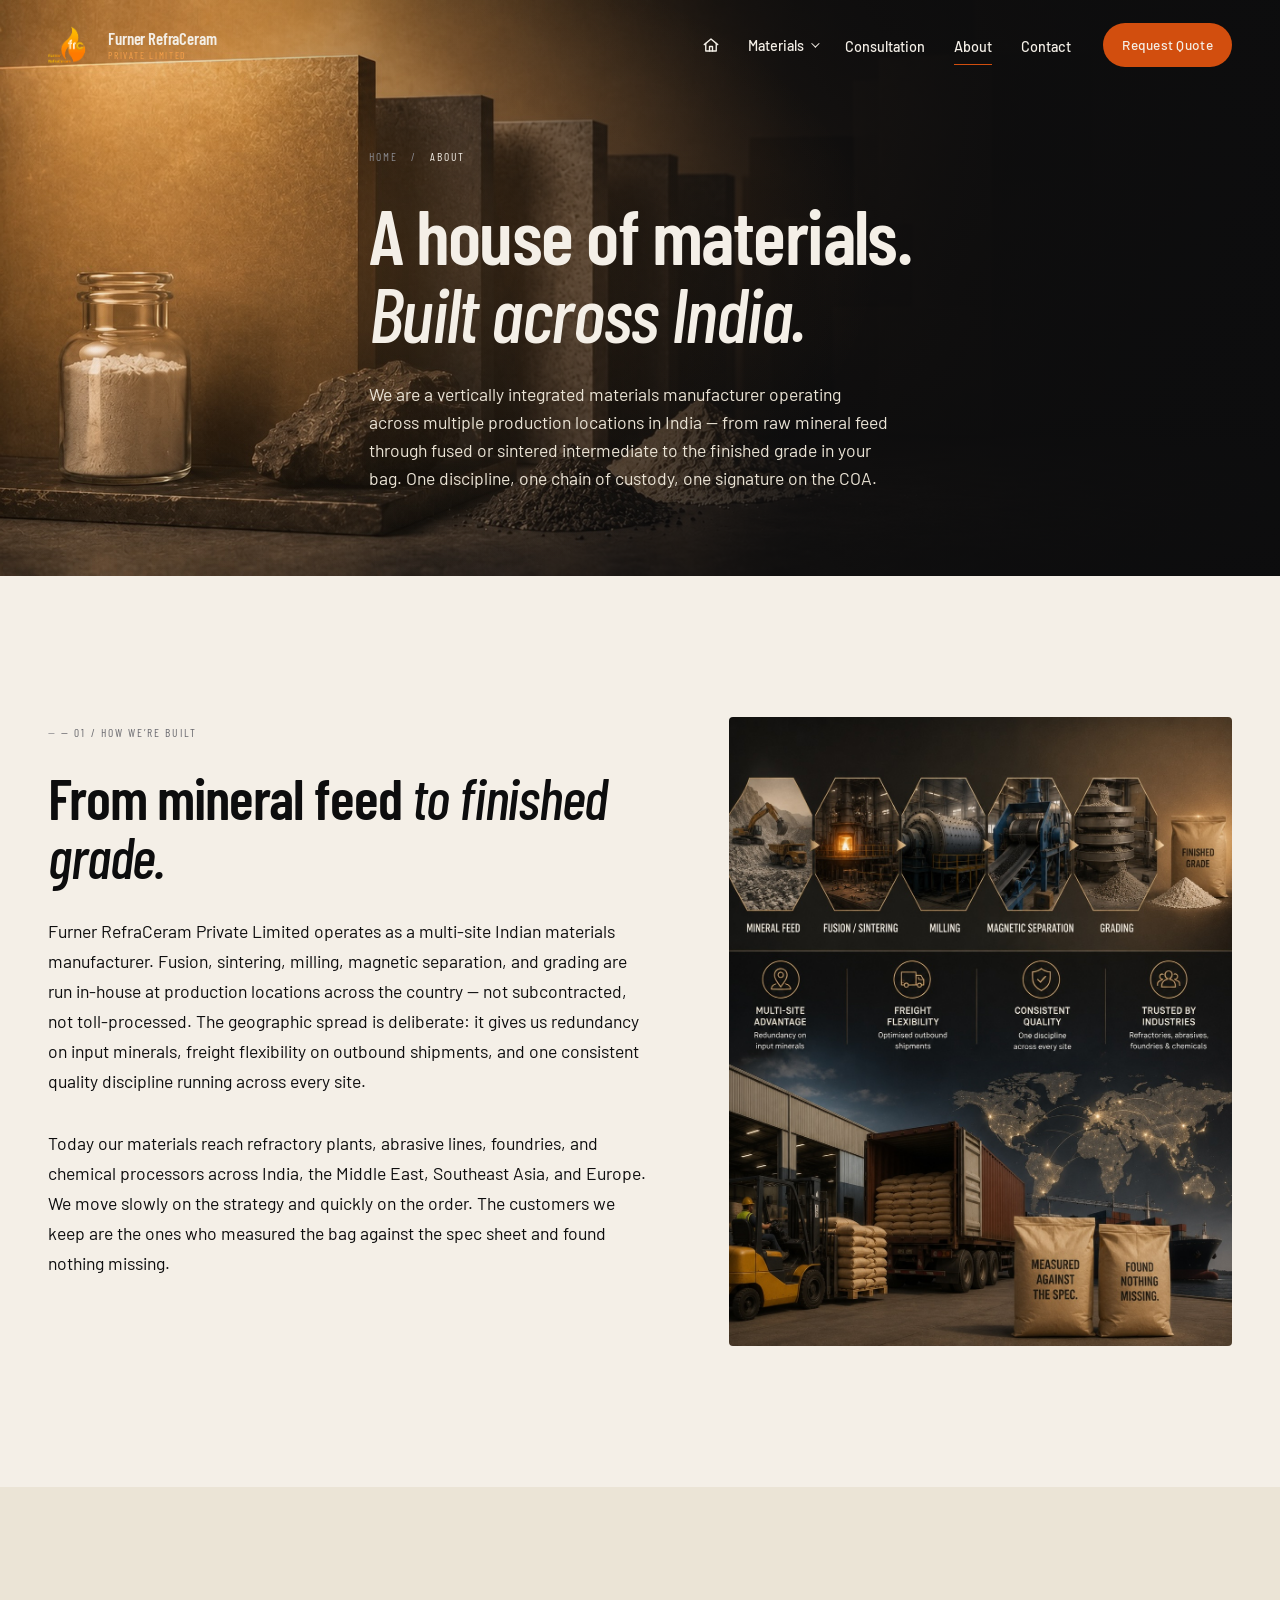
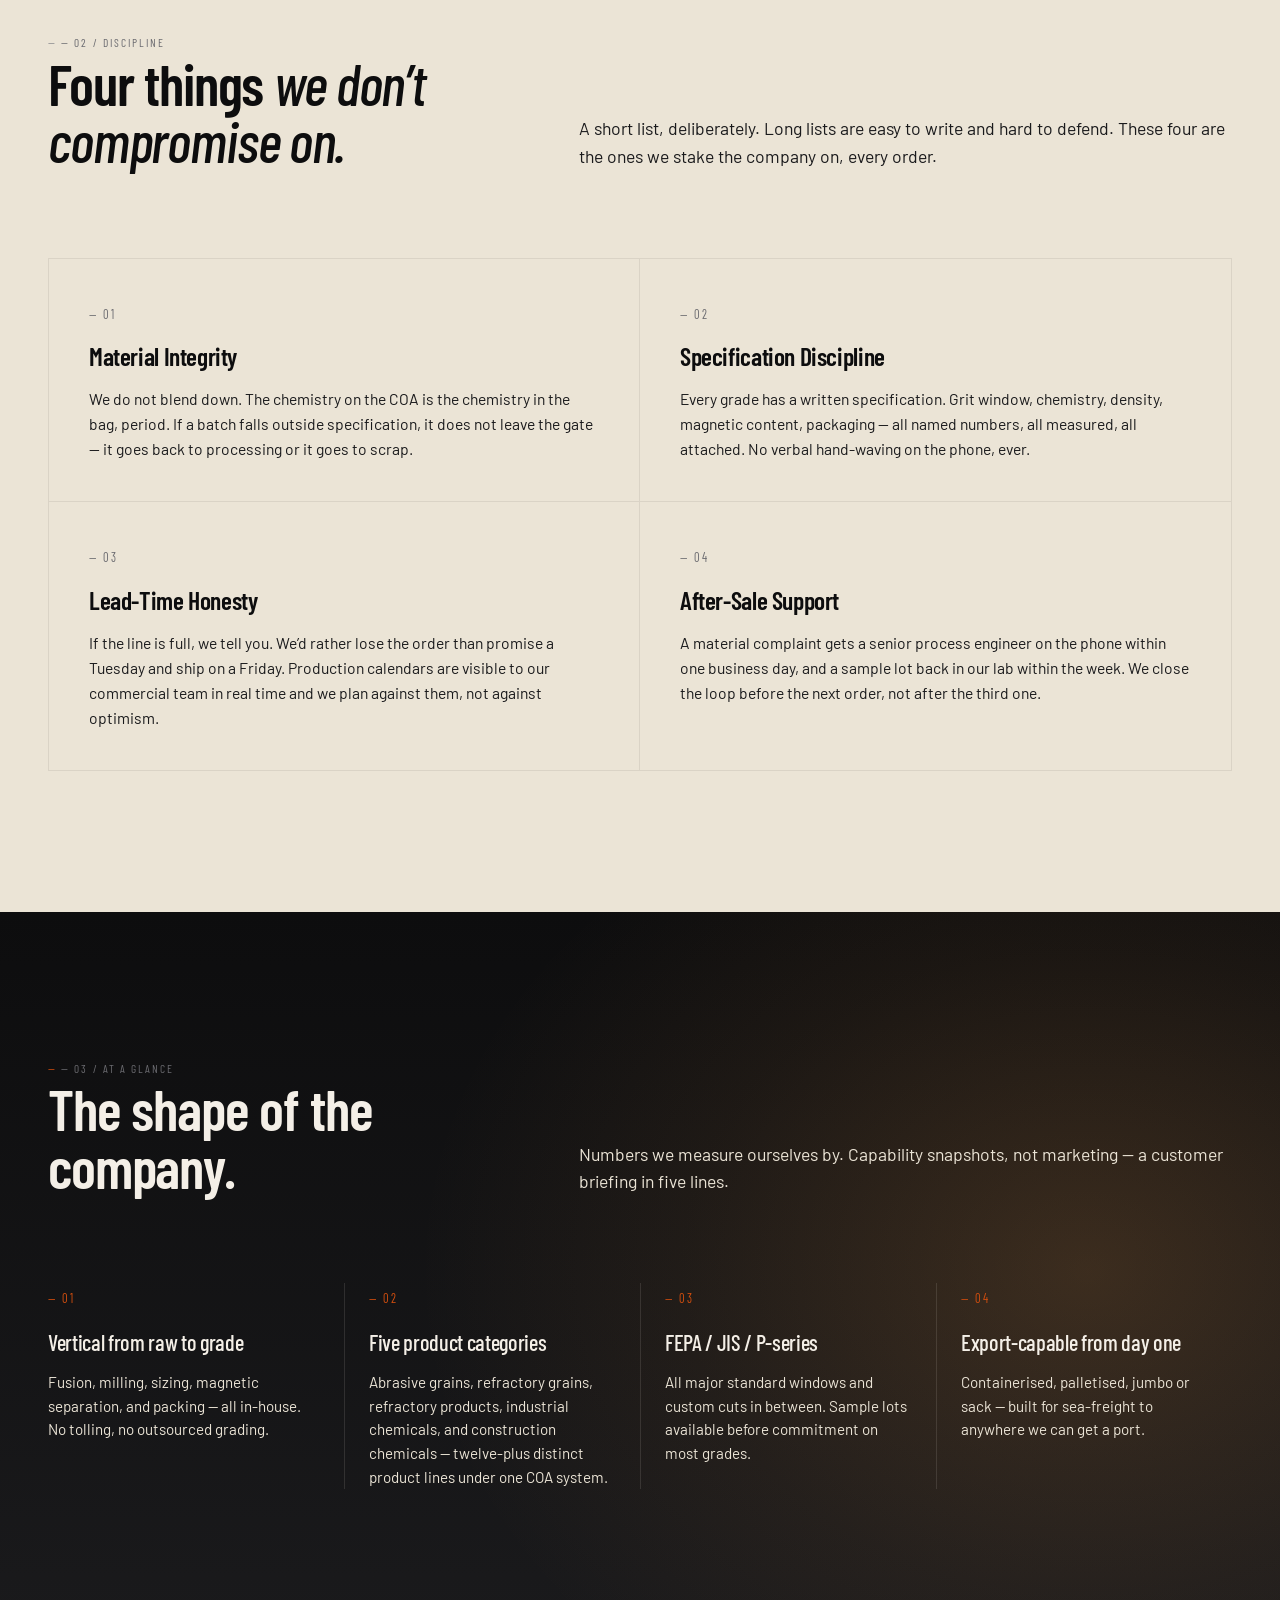
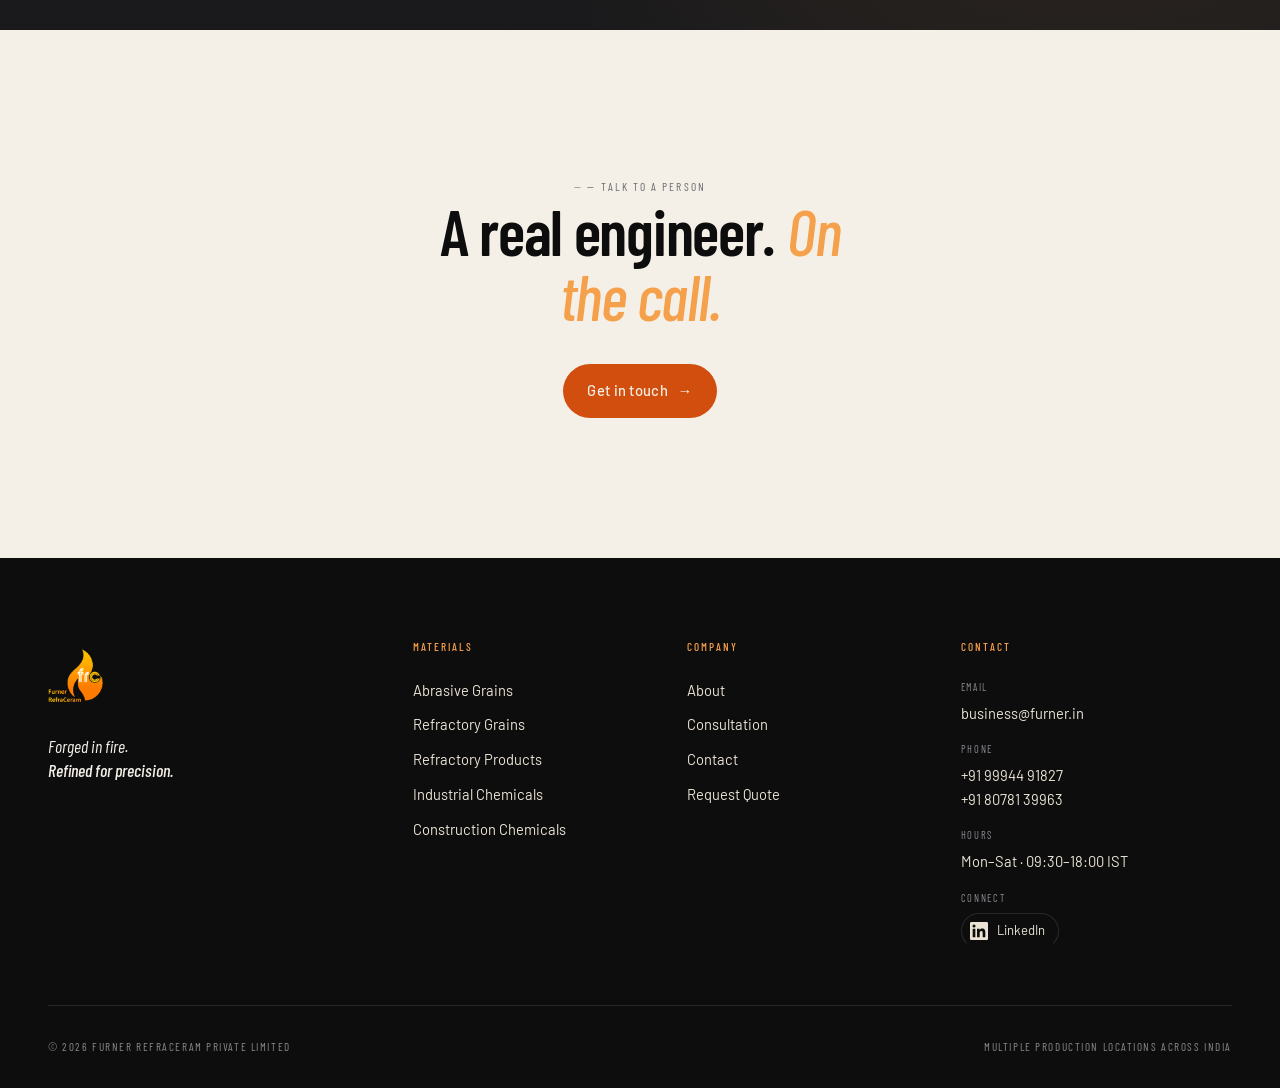
==== about.html @ be670ab9 "Initial commit: Furner RefraCeram corporate website Static multi-page site for Furner RefraCeram Pri" ====
<!doctype html>
<html lang="en">
<head>
  <meta charset="utf-8" />
  <meta name="viewport" content="width=device-width, initial-scale=1" />
  <title>About — Furner RefraCeram</title>
  <meta name="description" content="A vertically integrated Indian materials house operating across multiple production locations. Furner RefraCeram supplies abrasive grains, refractory grains, refractory products, industrial chemicals, and construction chemicals worldwide." />
  <meta name="theme-color" content="#0d0d0e" />
  <meta property="og:title" content="About — Furner RefraCeram" />
  <meta property="og:description" content="A vertically integrated Indian materials house operating across multiple production locations. Furner RefraCeram supplies abrasive grains, refractory grains, refractory products, industrial chemicals, and construction chemicals worldwide." />
  <meta property="og:image" content="assets/img/og-image.jpg" />
  <meta property="og:type" content="website" />
  <meta name="twitter:card" content="summary_large_image" />


  <link rel="icon" href="assets/favicon.ico" />
  <link rel="icon" type="image/png" sizes="32x32" href="assets/favicon-32.png" />
  <link rel="icon" type="image/png" sizes="16x16" href="assets/favicon-16.png" />
  <link rel="apple-touch-icon" href="assets/favicon-64.png" />

  <link rel="preconnect" href="https://fonts.googleapis.com" />
  <link rel="preconnect" href="https://fonts.gstatic.com" crossorigin />
  <link href="https://fonts.googleapis.com/css2?family=Barlow:wght@300;400;500;600;700&family=Barlow+Condensed:wght@500;600;700;800&display=swap" rel="stylesheet" />

  <link rel="stylesheet" href="assets/styles.css" />
</head>
<body>

<a href="#main" class="skip-link">Skip to content</a>

<header class="nav" data-nav>
  <div class="wrap nav__inner">
    <a href="index.html" class="nav__logo" aria-label="Furner RefraCeram — Home">
      <img src="assets/logo.png" alt="Furner RefraCeram" />
      <span class="nav__logo-text">Furner RefraCeram<small>Private Limited</small></span>
    </a>
    <nav class="nav__menu" aria-label="Primary">
      <ul class="nav__links">
        <li><a class="nav__link nav__link--home" href="index.html" data-nav-link aria-label="Home" title="Home">
          <svg viewBox="0 0 24 24" fill="none" stroke="currentColor" stroke-width="1.8" stroke-linecap="round" stroke-linejoin="round" aria-hidden="true">
            <path d="M3 11.5L12 4l9 7.5"/>
            <path d="M5 10v10h14V10"/>
            <path d="M10 20v-6h4v6"/>
          </svg>
        </a></li>
        <li class="nav__dropdown" data-dropdown>
          <button class="nav__dropdown-toggle" data-dropdown-toggle aria-haspopup="true" aria-expanded="false" data-nav-link>Materials</button>
          <div class="nav__dropdown-panel" role="menu">
            <a class="nav__dropdown-link" href="abrasives.html" role="menuitem"><span>Abrasive Grains</span><span>09</span></a>
            <a class="nav__dropdown-link" href="refractory.html" role="menuitem"><span>Refractory Grains</span><span>04</span></a>
            <a class="nav__dropdown-link" href="refractory-products.html" role="menuitem"><span>Refractory Products</span><span>03</span></a>
            <a class="nav__dropdown-link" href="chemicals.html" role="menuitem"><span>Industrial Chemicals</span><span>03</span></a>
            <a class="nav__dropdown-link" href="paver-chemco.html" role="menuitem"><span>Construction Chemicals</span><span>06</span></a>
          </div>
        </li>
        <li><a class="nav__link" href="consultation.html" data-nav-link>Consultation</a></li>
        <li><a class="nav__link" href="about.html" data-nav-link>About</a></li>
        <li><a class="nav__link" href="contact.html" data-nav-link>Contact</a></li>
      </ul>
      <a href="contact.html" class="btn btn--ember nav__cta">Request Quote</a>
    </nav>
    <button class="nav__burger" data-burger aria-label="Open menu" aria-expanded="false" aria-controls="mobile-menu">
      <span></span><span></span><span></span>
    </button>
  </div>
</header>

<div class="mobile-menu" id="mobile-menu" data-mobile-menu>
  <div class="wrap">
    <div class="mobile-menu__group">
      <span class="eyebrow">— Materials</span>
      <a class="mobile-menu__sub" href="abrasives.html">Abrasive Grains</a>
      <a class="mobile-menu__sub" href="refractory.html">Refractory Grains</a>
      <a class="mobile-menu__sub" href="refractory-products.html">Refractory Products</a>
      <a class="mobile-menu__sub" href="chemicals.html">Industrial Chemicals</a>
      <a class="mobile-menu__sub" href="paver-chemco.html">Construction Chemicals</a>
    </div>
    <div class="mobile-menu__group">
      <a class="mobile-menu__link" href="index.html">Home</a>
      <a class="mobile-menu__link" href="consultation.html">Consultation</a>
      <a class="mobile-menu__link" href="about.html">About</a>
      <a class="mobile-menu__link" href="contact.html">Contact</a>
    </div>
    <a href="contact.html" class="btn btn--ember mobile-menu__cta">Request Quote →</a>
  </div>
</div>

<main id="main">

<!-- ======================== PAGE HERO ======================== -->
<section class="page-hero">
  <div class="page-hero__bg page-hero__bg--flip" style="background-image: url('assets/img/facility.jpg');" aria-hidden="true"></div>
  <div class="sparks" data-sparks aria-hidden="true"></div>
  <div class="wrap page-hero__inner">
    <div class="page-hero__crumb">
      <a href="index.html">Home</a><span>/</span><span style="color: var(--paper);">About</span>
    </div>
    <h1 class="page-hero__title">A house of materials.<br/><em>Built across India.</em></h1>
    <p class="page-hero__lede">We are a vertically integrated materials manufacturer operating across multiple production locations in India — from raw mineral feed through fused or sintered intermediate to the finished grade in your bag. One discipline, one chain of custody, one signature on the COA.</p>
  </div>
</section>

<!-- ======================== STORY ======================== -->
<section class="section">
  <div class="wrap intro">
    <div class="intro__copy" data-reveal>
      <span class="eyebrow">— 01 / How we&rsquo;re built</span>
      <h2>From mineral feed <em>to finished grade.</em></h2>
      <p>Furner RefraCeram Private Limited operates as a multi-site Indian materials manufacturer. Fusion, sintering, milling, magnetic separation, and grading are run in-house at production locations across the country — not subcontracted, not toll-processed. The geographic spread is deliberate: it gives us redundancy on input minerals, freight flexibility on outbound shipments, and one consistent quality discipline running across every site.</p>
      <p>Today our materials reach refractory plants, abrasive lines, foundries, and chemical processors across India, the Middle East, Southeast Asia, and Europe. We move slowly on the strategy and quickly on the order. The customers we keep are the ones who measured the bag against the spec sheet and found nothing missing.</p>
    </div>
    <div data-reveal data-reveal-delay="1">
      <div class="product-detail__img" style="margin: 0; aspect-ratio: 4/5;">
        <img loading="lazy" src="assets/img/about.jpg" alt="Modern industrial materials processing facility" />
      </div>
    </div>
  </div>
</section>

<!-- ======================== VALUES ======================== -->
<section class="section section--cream">
  <div class="wrap">
    <div class="section-head">
      <div data-reveal>
        <span class="eyebrow">— 02 / Discipline</span>
        <h2>Four things <em>we don&rsquo;t compromise on.</em></h2>
      </div>
      <p data-reveal data-reveal-delay="1">A short list, deliberately. Long lists are easy to write and hard to defend. These four are the ones we stake the company on, every order.</p>
    </div>
    <div class="values" data-reveal>
      <div class="value">
        <span class="value__num">— 01</span>
        <h3 class="value__title">Material Integrity</h3>
        <p class="value__desc">We do not blend down. The chemistry on the COA is the chemistry in the bag, period. If a batch falls outside specification, it does not leave the gate — it goes back to processing or it goes to scrap.</p>
      </div>
      <div class="value">
        <span class="value__num">— 02</span>
        <h3 class="value__title">Specification Discipline</h3>
        <p class="value__desc">Every grade has a written specification. Grit window, chemistry, density, magnetic content, packaging — all named numbers, all measured, all attached. No verbal hand-waving on the phone, ever.</p>
      </div>
      <div class="value">
        <span class="value__num">— 03</span>
        <h3 class="value__title">Lead-Time Honesty</h3>
        <p class="value__desc">If the line is full, we tell you. We&rsquo;d rather lose the order than promise a Tuesday and ship on a Friday. Production calendars are visible to our commercial team in real time and we plan against them, not against optimism.</p>
      </div>
      <div class="value">
        <span class="value__num">— 04</span>
        <h3 class="value__title">After-Sale Support</h3>
        <p class="value__desc">A material complaint gets a senior process engineer on the phone within one business day, and a sample lot back in our lab within the week. We close the loop before the next order, not after the third one.</p>
      </div>
    </div>
  </div>
</section>

<!-- ======================== STATS / CONTEXT ======================== -->
<section class="section section--dark">
  <div class="sparks" data-sparks aria-hidden="true"></div>
  <div class="wrap">
    <div class="section-head">
      <div data-reveal>
        <span class="eyebrow">— 03 / At a glance</span>
        <h2>The shape of the company.</h2>
      </div>
      <p data-reveal data-reveal-delay="1" style="color: var(--cream);">Numbers we measure ourselves by. Capability snapshots, not marketing — a customer briefing in five lines.</p>
    </div>
    <div class="capabilities">
      <div class="capability" data-reveal>
        <span class="capability__num">— 01</span>
        <h3 class="capability__title">Vertical from raw to grade</h3>
        <p class="capability__desc">Fusion, milling, sizing, magnetic separation, and packing — all in-house. No tolling, no outsourced grading.</p>
      </div>
      <div class="capability" data-reveal data-reveal-delay="1">
        <span class="capability__num">— 02</span>
        <h3 class="capability__title">Five product categories</h3>
        <p class="capability__desc">Abrasive grains, refractory grains, refractory products, industrial chemicals, and construction chemicals — twelve-plus distinct product lines under one COA system.</p>
      </div>
      <div class="capability" data-reveal data-reveal-delay="2">
        <span class="capability__num">— 03</span>
        <h3 class="capability__title">FEPA / JIS / P-series</h3>
        <p class="capability__desc">All major standard windows and custom cuts in between. Sample lots available before commitment on most grades.</p>
      </div>
      <div class="capability" data-reveal data-reveal-delay="3">
        <span class="capability__num">— 04</span>
        <h3 class="capability__title">Export-capable from day one</h3>
        <p class="capability__desc">Containerised, palletised, jumbo or sack — built for sea-freight to anywhere we can get a port.</p>
      </div>
    </div>
  </div>
</section>

<!-- ======================== CTA STRIP ======================== -->
<section>
  <div class="cta-strip" data-reveal>
    <span class="eyebrow">— Talk to a person</span>
    <h2 class="mt-1">A real engineer. <em>On the call.</em></h2>
    <a href="contact.html" class="btn btn--ember">Get in touch <span class="arrow">→</span></a>
  </div>
</section>

</main>

<!-- ======================== FOOTER ======================== -->
<footer class="footer">
  <div class="wrap">
    <div class="footer__top">
      <div class="footer__brand">
        <img src="assets/logo.png" alt="Furner RefraCeram Private Limited" />
        <p class="footer__tagline">Forged in fire.<br/><em>Refined for precision.</em></p>
      </div>
      <div class="footer__col">
        <h4>Materials</h4>
        <ul>
          <li><a href="abrasives.html">Abrasive Grains</a></li>
          <li><a href="refractory.html">Refractory Grains</a></li>
          <li><a href="refractory-products.html">Refractory Products</a></li>
          <li><a href="chemicals.html">Industrial Chemicals</a></li>
          <li><a href="paver-chemco.html">Construction Chemicals</a></li>
        </ul>
      </div>
      <div class="footer__col">
        <h4>Company</h4>
        <ul>
          <li><a href="about.html">About</a></li>
          <li><a href="consultation.html">Consultation</a></li>
          <li><a href="contact.html">Contact</a></li>
          <li><a href="contact.html">Request Quote</a></li>
        </ul>
      </div>
      <div class="footer__col footer__contact">
        <h4>Contact</h4>
        <span class="label">Email</span>
        <a href="mailto:business@furner.in">business@furner.in</a>
        <span class="label">Phone</span>
        <a href="tel:+919994491827">+91 99944 91827</a><br/>
        <a href="tel:+918078139963">+91 80781 39963</a>
        <span class="label">Hours</span>
        Mon–Sat · 09:30–18:00 IST
        <span class="label">Connect</span>
        <a href="https://www.linkedin.com/company/furner-refraceram/" target="_blank" rel="noopener" aria-label="Furner RefraCeram on LinkedIn" class="footer__social">
          <svg width="18" height="18" viewBox="0 0 24 24" fill="currentColor" aria-hidden="true"><path d="M20.45 20.45h-3.55v-5.57c0-1.33-.02-3.04-1.85-3.04-1.85 0-2.13 1.45-2.13 2.95v5.66H9.36V9h3.41v1.56h.05c.47-.9 1.63-1.85 3.36-1.85 3.6 0 4.27 2.37 4.27 5.45v6.29zM5.34 7.43a2.06 2.06 0 11.001-4.121 2.06 2.06 0 01-.001 4.121zM7.12 20.45H3.56V9h3.56v11.45zM22.22 0H1.77C.79 0 0 .77 0 1.72v20.56C0 23.23.79 24 1.77 24h20.45C23.2 24 24 23.23 24 22.28V1.72C24 .77 23.2 0 22.22 0z"/></svg>
          <span>LinkedIn</span>
        </a>
      </div>
    </div>
    <div class="footer__bottom">
      <span>© <span data-year>2026</span> Furner RefraCeram Private Limited</span>
      <span>Multiple production locations across India</span>
    </div>
  </div>
</footer>

<script src="assets/main.js"></script>
</body>
</html>
---- assets/styles.css ----
/* =====================================================================
   Furner RefraCeram — stylesheet
   Industrial luxury: molten metal warmth meeting precision engineering.
   ===================================================================== */

/* ---------- Tokens ---------- */
:root {
  --ink: #0d0d0e;
  --ink-2: #1a1a1c;
  --ink-3: #232326;
  --paper: #f4efe7;
  --cream: #ebe4d6;
  --ember: #d24e0e;
  --ember-glow: #f5a04a;
  --steel: #6b6b70;
  --steel-2: #8a8a8f;
  --hairline: rgba(13, 13, 14, 0.08);
  --hairline-light: rgba(244, 239, 231, 0.12);

  --font-display: 'Barlow Condensed', -apple-system, BlinkMacSystemFont, 'Segoe UI', sans-serif;
  --font-body: 'Barlow', -apple-system, BlinkMacSystemFont, 'Segoe UI', sans-serif;
  --font-mono: 'Barlow Condensed', -apple-system, BlinkMacSystemFont, 'Segoe UI', sans-serif;

  --max: 1320px;
  --pad-x: clamp(1.25rem, 4vw, 3rem);

  --shadow-card: 0 30px 80px -40px rgba(0, 0, 0, 0.5);
  --ease-out: cubic-bezier(0.22, 1, 0.36, 1);
}

/* ---------- Reset ---------- */
*, *::before, *::after { box-sizing: border-box; }
html { -webkit-text-size-adjust: 100%; scroll-behavior: smooth; }
body, h1, h2, h3, h4, p, ul, ol, figure, blockquote { margin: 0; padding: 0; }
ul, ol { list-style: none; }
img, svg, video { display: block; max-width: 100%; height: auto; }
button { font: inherit; color: inherit; background: none; border: 0; cursor: pointer; }
a { color: inherit; text-decoration: none; }

/* ---------- Base ---------- */
body {
  font-family: var(--font-body);
  font-weight: 400;
  font-size: 17px;
  line-height: 1.6;
  color: var(--ink);
  background: var(--paper);
  text-rendering: optimizeLegibility;
  -webkit-font-smoothing: antialiased;
  overflow-x: hidden;
}

/* Selection */
::selection { background: var(--ember); color: var(--paper); }

/* Focus */
:focus { outline: none; }
:focus-visible {
  outline: 2px solid var(--ember);
  outline-offset: 3px;
  border-radius: 2px;
}

/* ---------- Typography ---------- */
.display, h1, h2, h3 {
  font-family: var(--font-display);
  font-weight: 600;
  letter-spacing: -0.02em;
  line-height: 1.02;
  color: var(--ink);
  font-variation-settings: "opsz" 144;
}
h1 { font-size: clamp(2.6rem, 6vw, 5.4rem); }
h2 { font-size: clamp(2rem, 4.5vw, 3.6rem); }
h3 { font-size: clamp(1.4rem, 2.5vw, 2rem); letter-spacing: -0.015em; }
em, .italic {
  font-family: var(--font-display);
  font-style: italic;
  font-weight: 500;
  font-variation-settings: "opsz" 144;
}
.lede {
  font-size: clamp(1.05rem, 1.4vw, 1.25rem);
  line-height: 1.55;
  color: var(--ink-2);
  max-width: 60ch;
}
p { max-width: 68ch; }

.eyebrow {
  font-family: var(--font-mono);
  font-size: 0.72rem;
  letter-spacing: 0.18em;
  text-transform: uppercase;
  color: var(--steel);
  display: inline-block;
}
.eyebrow::before { content: "— "; color: var(--steel-2); }
.dark .eyebrow::before,
.section--dark .eyebrow::before,
.section--ink2 .eyebrow::before,
.hero .eyebrow::before,
.page-hero .eyebrow::before,
.handoff .eyebrow::before,
.lab-strip .eyebrow::before,
.contact-info .eyebrow::before { color: var(--ember); }
.dark .eyebrow { color: var(--steel-2); }

.mono { font-family: var(--font-mono); font-size: 0.82rem; letter-spacing: 0.04em; text-transform: uppercase; }

/* ---------- Layout ---------- */
.wrap { max-width: var(--max); margin: 0 auto; padding-left: var(--pad-x); padding-right: var(--pad-x); }
.section { padding: clamp(5.5rem, 11vw, 11rem) 0; }
.section--tight { padding: clamp(3rem, 6vw, 5rem) 0; }
.section--dark { background: var(--ink); color: var(--paper); position: relative; overflow: hidden; }
.section--cream { background: var(--cream); }
.section--ink2 { background: var(--ink-2); color: var(--paper); position: relative; overflow: hidden; }
.section--dark::before,
.section--ink2::before {
  content: "";
  position: absolute;
  inset: 0;
  background:
    radial-gradient(70% 100% at 85% 50%, rgba(245, 160, 74, 0.18) 0%, rgba(245, 160, 74, 0.06) 45%, transparent 75%),
    linear-gradient(180deg, var(--ink) 0%, var(--ink-2) 100%);
  pointer-events: none;
  z-index: 0;
}
.section--dark > *,
.section--ink2 > * { position: relative; z-index: 1; }

.dark, .section--dark, .section--ink2 { color: var(--paper); }
.dark h1, .dark h2, .dark h3,
.section--dark h1, .section--dark h2, .section--dark h3,
.section--ink2 h1, .section--ink2 h2, .section--ink2 h3,
.hero h1, .hero h2, .hero h3,
.page-hero h1, .page-hero h2, .page-hero h3,
.handoff h1, .handoff h2, .handoff h3,
.lab-strip h1, .lab-strip h2, .lab-strip h3 { color: var(--paper); }

.hairline { border-top: 1px solid var(--hairline); }
.dark .hairline, .section--dark .hairline, .section--ink2 .hairline { border-top-color: var(--hairline-light); }

/* ---------- Buttons ---------- */
.btn {
  display: inline-flex;
  align-items: center;
  gap: 0.6rem;
  padding: 0.95rem 1.5rem;
  font-family: var(--font-body);
  font-weight: 500;
  font-size: 0.92rem;
  letter-spacing: 0.02em;
  border-radius: 999px;
  transition: transform 0.25s var(--ease-out), background 0.25s var(--ease-out), color 0.25s var(--ease-out), border-color 0.25s var(--ease-out);
  white-space: nowrap;
}
.btn:hover { transform: translateY(-2px); }
.btn--ember { background: var(--ember); color: var(--paper); }
.btn--ember:hover { background: #b94109; }
.btn--ghost { color: var(--paper); border: 1px solid rgba(244, 239, 231, 0.25); }
.btn--ghost:hover { background: rgba(244, 239, 231, 0.08); border-color: rgba(244, 239, 231, 0.5); }
.btn--ink { background: var(--ink); color: var(--paper); }
.btn--ink:hover { background: var(--ink-2); }
.btn--outline-ink { color: var(--ink); border: 1px solid var(--ink); }
.btn--outline-ink:hover { background: var(--ink); color: var(--paper); }
.btn .arrow { transition: transform 0.25s var(--ease-out); }
.btn:hover .arrow { transform: translateX(4px); }

/* ---------- Navigation ---------- */
.nav {
  position: fixed;
  top: 0; left: 0; right: 0;
  z-index: 100;
  padding: 1.2rem 0;
  transition: background 0.3s var(--ease-out), backdrop-filter 0.3s var(--ease-out), box-shadow 0.3s var(--ease-out), padding 0.3s var(--ease-out);
}
.nav.is-scrolled {
  background: rgba(13, 13, 14, 0.78);
  backdrop-filter: saturate(140%) blur(14px);
  -webkit-backdrop-filter: saturate(140%) blur(14px);
  box-shadow: 0 1px 0 rgba(244, 239, 231, 0.06), 0 18px 40px -30px rgba(0, 0, 0, 0.6);
  padding: 0.8rem 0;
}
.nav__inner {
  display: flex;
  align-items: center;
  justify-content: space-between;
  gap: 2rem;
}
.nav__logo {
  display: flex;
  align-items: center;
  gap: 0.7rem;
  color: var(--paper);
}
.nav__logo img { height: 52px; width: auto; }
.nav__logo-text {
  font-family: var(--font-display);
  font-weight: 600;
  font-size: 1.05rem;
  letter-spacing: -0.01em;
  line-height: 1;
}
.nav__logo-text small {
  display: block;
  font-family: var(--font-mono);
  font-size: 0.6rem;
  letter-spacing: 0.18em;
  font-weight: 400;
  color: var(--ember-glow);
  margin-top: 4px;
  text-transform: uppercase;
}
.nav__menu {
  display: flex;
  align-items: center;
  gap: 2rem;
}
.nav__links {
  display: flex;
  align-items: center;
  gap: 1.8rem;
}
.nav__link {
  color: var(--paper);
  font-size: 0.9rem;
  font-weight: 500;
  position: relative;
  padding: 0.5rem 0;
  transition: color 0.2s var(--ease-out);
}
.nav__link:hover { color: var(--ember-glow); }
.nav__link.is-current::after {
  content: "";
  position: absolute;
  left: 0; right: 0; bottom: -2px;
  height: 1px;
  background: var(--ember);
}
.nav__link--home {
  display: inline-flex;
  align-items: center;
  padding: 0.5rem 0;
}
.nav__link--home svg {
  width: 18px;
  height: 18px;
  display: block;
}

/* Dropdown */
.nav__dropdown { position: relative; }
.nav__dropdown-toggle {
  display: inline-flex;
  align-items: center;
  gap: 0.4rem;
  color: var(--paper);
  font-size: 0.9rem;
  font-weight: 500;
  padding: 0.5rem 0;
}
.nav__dropdown-toggle::after {
  content: "";
  width: 6px; height: 6px;
  border-right: 1.5px solid currentColor;
  border-bottom: 1.5px solid currentColor;
  transform: rotate(45deg) translateY(-2px);
  transition: transform 0.2s var(--ease-out);
}
.nav__dropdown.is-open .nav__dropdown-toggle::after { transform: rotate(-135deg) translateY(2px); }
.nav__dropdown-panel {
  position: absolute;
  top: calc(100% + 14px);
  left: 50%;
  transform: translateX(-50%) translateY(-6px);
  min-width: 220px;
  background: var(--ink-2);
  border: 1px solid var(--hairline-light);
  border-radius: 14px;
  padding: 0.6rem;
  opacity: 0;
  visibility: hidden;
  transition: opacity 0.2s var(--ease-out), transform 0.2s var(--ease-out), visibility 0.2s;
  box-shadow: 0 30px 60px -20px rgba(0, 0, 0, 0.6);
}
.nav__dropdown:hover .nav__dropdown-panel,
.nav__dropdown.is-open .nav__dropdown-panel {
  opacity: 1;
  visibility: visible;
  transform: translateX(-50%) translateY(0);
}
.nav__dropdown-link {
  display: flex;
  justify-content: space-between;
  padding: 0.7rem 0.9rem;
  font-size: 0.88rem;
  border-radius: 8px;
  color: var(--paper);
  transition: background 0.15s var(--ease-out), color 0.15s var(--ease-out);
}
.nav__dropdown-link:hover { background: rgba(244, 239, 231, 0.06); color: var(--ember-glow); }
.nav__dropdown-link span:last-child { color: var(--steel-2); font-family: var(--font-mono); font-size: 0.7rem; align-self: center; }

.nav__cta { padding: 0.7rem 1.2rem; font-size: 0.85rem; }

/* Hamburger */
.nav__burger {
  display: none;
  width: 36px; height: 36px;
  position: relative;
  align-items: center;
  justify-content: center;
}
.nav__burger span {
  position: absolute;
  width: 22px; height: 1.5px;
  background: var(--paper);
  transition: transform 0.3s var(--ease-out), opacity 0.2s var(--ease-out);
}
.nav__burger span:nth-child(1) { transform: translateY(-5px); }
.nav__burger span:nth-child(3) { transform: translateY(5px); }
.nav__burger.is-open span:nth-child(1) { transform: translateY(0) rotate(45deg); }
.nav__burger.is-open span:nth-child(2) { opacity: 0; }
.nav__burger.is-open span:nth-child(3) { transform: translateY(0) rotate(-45deg); }

/* Mobile drawer */
.mobile-menu {
  position: fixed;
  top: 0; left: 0; right: 0;
  background: var(--ink);
  z-index: 99;
  padding: 6rem 1.5rem 2.5rem;
  transform: translateY(-100%);
  transition: transform 0.4s var(--ease-out);
  visibility: hidden;
  max-height: 100vh;
  overflow-y: auto;
}
.mobile-menu.is-open { transform: translateY(0); visibility: visible; }
.mobile-menu__group { padding: 0.8rem 0; border-top: 1px solid var(--hairline-light); }
.mobile-menu__group:last-child { border-bottom: 1px solid var(--hairline-light); }
.mobile-menu__link {
  display: block;
  padding: 1rem 0;
  font-family: var(--font-display);
  font-size: 1.6rem;
  color: var(--paper);
  letter-spacing: -0.015em;
}
.mobile-menu__sub {
  display: block;
  padding: 0.4rem 0 0.4rem 1rem;
  font-family: var(--font-body);
  font-size: 1rem;
  color: var(--steel-2);
}
.mobile-menu__cta { margin-top: 2rem; display: inline-flex; }

/* ---------- Hero ---------- */
.hero {
  position: relative;
  min-height: 100vh;
  background: var(--ink);
  color: var(--paper);
  overflow: hidden;
  padding: 7rem 0 4rem;
  display: flex;
  align-items: center;
}
.hero__bg {
  position: absolute;
  inset: 0;
  background-position: center right;
  background-size: cover;
  background-repeat: no-repeat;
  opacity: 0.7;
}
.hero__bg::after {
  content: "";
  position: absolute;
  inset: 0;
  background:
    radial-gradient(70% 80% at 78% 42%, rgba(245, 160, 74, 0.28) 0%, rgba(245, 160, 74, 0.10) 38%, transparent 75%),
    linear-gradient(90deg, rgba(13,13,14,0.97) 0%, rgba(13,13,14,0.82) 38%, rgba(13,13,14,0.45) 65%, rgba(13,13,14,0.18) 100%);
}
.hero--no-overlay .hero__bg { opacity: 1; }
.hero--no-overlay .hero__bg::after { display: none; }
.hero__inner {
  position: relative;
  z-index: 2;
  display: block;
  width: 100%;
}
.hero__text { max-width: 760px; }
.hero__title {
  font-size: clamp(2.8rem, 7vw, 6.4rem);
  line-height: 0.98;
  margin-top: 2rem;
}
.hero__title em { color: var(--paper); }
.hero__lede {
  margin-top: 1.8rem;
  color: var(--cream);
  font-size: clamp(1.05rem, 1.5vw, 1.3rem);
  line-height: 1.5;
  max-width: 50ch;
}
.hero__ctas {
  display: flex;
  gap: 1rem;
  margin-top: 2.4rem;
  flex-wrap: wrap;
}
.hero__sparks,
.sparks {
  position: absolute;
  inset: 0;
  pointer-events: none;
  overflow: hidden;
  z-index: 3;
}

/* ---------- FRC flame watermark (hero) ---------- */
.frc-flame-watermark {
  position: absolute;
  right: 5%;
  top: 50%;
  transform: translateY(-50%);
  width: min(38vw, 460px);
  height: auto;
  opacity: 0.55;
  pointer-events: none;
  z-index: 1;
  filter: drop-shadow(0 0 40px rgba(255, 140, 40, 0.25));
  animation: frcFloat 5.5s ease-in-out infinite;
}

@keyframes frcFloat {
  0%, 100% { transform: translateY(-50%) scale(1); }
  50%      { transform: translateY(calc(-50% - 8px)) scale(1.015); }
}

@media (max-width: 768px) {
  .frc-flame-watermark {
    right: -10%;
    width: 72vw;
    opacity: 0.25;
  }
}

@media (prefers-reduced-motion: reduce) {
  .frc-flame-watermark { animation: none; }
}
.spark {
  position: absolute;
  bottom: 0;
  width: 3px; height: 3px;
  border-radius: 50%;
  background: var(--ember-glow);
  box-shadow: 0 0 6px var(--ember-glow), 0 0 12px rgba(245, 160, 74, 0.5);
  animation: sparkRise linear forwards;
}
@keyframes sparkRise {
  0%   { transform: translate(0, 0) scale(1); opacity: 0; }
  10%  { opacity: 1; }
  90%  { opacity: 0.7; }
  100% { transform: translate(var(--dx, 0), -480px) scale(0.3); opacity: 0; }
}

.hero__meta {
  position: absolute;
  bottom: 2rem;
  left: var(--pad-x);
  right: var(--pad-x);
  display: flex;
  justify-content: space-between;
  font-family: var(--font-mono);
  font-size: 0.7rem;
  letter-spacing: 0.18em;
  text-transform: uppercase;
  color: var(--steel-2);
  z-index: 2;
}
.hero__meta span::before { content: "● "; color: var(--steel-2); font-size: 0.55em; vertical-align: middle; }
.hero__meta span:first-child::before { color: var(--ember); }

/* ---------- Page hero (image-dominant) ---------- */
.page-hero {
  position: relative;
  background: var(--ink);
  color: var(--paper);
  min-height: 64vh;
  padding: 9rem 0 5rem;
  display: flex;
  align-items: center;
  overflow: hidden;
}
.page-hero__bg {
  position: absolute;
  inset: 0;
  background-size: cover;
  background-position: right center;
  opacity: 1;
}
.page-hero__bg::after {
  content: "";
  position: absolute;
  inset: 0;
  background:
    radial-gradient(65% 80% at 80% 45%, rgba(245, 160, 74, 0.26) 0%, rgba(245, 160, 74, 0.09) 38%, transparent 75%),
    linear-gradient(90deg,
      rgba(13,13,14,0.96) 0%,
      rgba(13,13,14,0.88) 38%,
      rgba(13,13,14,0.5) 58%,
      rgba(13,13,14,0.12) 82%,
      rgba(13,13,14,0) 100%);
}
.page-hero--no-overlay .page-hero__bg { opacity: 1; }
.page-hero--no-overlay .page-hero__bg::after { display: none; }
.page-hero--overlay-45 .page-hero__bg::after { background: rgba(13, 13, 14, 0.45); }
.page-hero__bg--flip { transform: scaleX(-1); }
.page-hero__inner { position: relative; z-index: 2; max-width: 60%; min-width: 320px; }
.page-hero__title { margin-top: 1.8rem; }
.page-hero__lede { margin-top: 1.8rem; color: var(--cream); max-width: 52ch; font-size: 1.1rem; }
.page-hero__crumb {
  display: flex;
  gap: 0.8rem;
  font-family: var(--font-mono);
  font-size: 0.72rem;
  letter-spacing: 0.18em;
  text-transform: uppercase;
  color: var(--steel-2);
}
.page-hero__crumb a { color: var(--steel-2); }
.page-hero__crumb a:hover { color: var(--ember-glow); }
.page-hero__crumb span { color: var(--steel-2); }

/* ---------- Marquee ---------- */
.marquee {
  background: var(--ink);
  color: var(--paper);
  border-top: 1px solid var(--hairline-light);
  border-bottom: 1px solid var(--hairline-light);
  overflow: hidden;
  padding: 1.4rem 0;
}
.marquee__track {
  display: flex;
  gap: 3rem;
  width: max-content;
  animation: marquee 40s linear infinite;
}
.marquee:hover .marquee__track { animation-play-state: paused; }
.marquee__item {
  font-family: var(--font-mono);
  font-size: 0.85rem;
  letter-spacing: 0.18em;
  text-transform: uppercase;
  color: var(--cream);
  white-space: nowrap;
  display: inline-flex;
  align-items: center;
}
.marquee__item::after {
  content: "·";
  color: var(--ember);
  margin-left: 3rem;
  font-size: 1.4rem;
}
@keyframes marquee {
  from { transform: translateX(0); }
  to   { transform: translateX(-50%); }
}

/* ---------- Intro / two-column ---------- */
.intro {
  display: grid;
  grid-template-columns: 1.2fr 1fr;
  gap: clamp(2rem, 6vw, 5rem);
  align-items: start;
}
.intro__copy h2 { margin-top: 1.5rem; }
.intro__copy p { margin-top: 2rem; font-size: 1.1rem; line-height: 1.7; }
.stats {
  display: grid;
  grid-template-columns: 1fr 1fr;
  gap: 1px;
  background: var(--hairline);
  border: 1px solid var(--hairline);
}
.stat {
  background: var(--paper);
  padding: 2rem 1.6rem;
  position: relative;
}
.stat__num {
  font-family: var(--font-display);
  font-weight: 600;
  font-size: clamp(2rem, 4vw, 3rem);
  letter-spacing: -0.02em;
  line-height: 1;
  display: block;
}
.stat__num em { color: var(--ink-2); font-weight: 500; }
.stat__label {
  display: block;
  margin-top: 0.7rem;
  font-family: var(--font-mono);
  font-size: 0.7rem;
  letter-spacing: 0.16em;
  text-transform: uppercase;
  color: var(--steel);
}
.stat::after {
  content: attr(data-no);
  position: absolute;
  top: 0.8rem; right: 1rem;
  font-family: var(--font-mono);
  font-size: 0.65rem;
  color: var(--steel-2);
  letter-spacing: 0.1em;
}

/* ---------- Product band (homepage) ---------- */
.product-band {
  display: grid;
  grid-template-columns: repeat(6, 1fr);
  gap: 1.5rem;
}
.product-card {
  position: relative;
  overflow: hidden;
  border-radius: 4px;
  background: var(--ink-2);
  color: var(--paper);
  min-height: 480px;
  display: flex;
  flex-direction: column;
  justify-content: flex-end;
  padding: 2rem;
  transition: transform 0.5s var(--ease-out);
  text-decoration: none;
}
.product-card:hover { transform: translateY(-4px); }
.product-card__img {
  position: absolute;
  inset: 0;
  background-size: cover;
  background-position: center;
  transition: transform 0.7s var(--ease-out), filter 0.7s var(--ease-out);
}
.product-card:hover .product-card__img { transform: scale(1.05); }
.product-card::after {
  content: "";
  position: absolute;
  inset: 0;
  background: linear-gradient(180deg, rgba(13,13,14,0.35) 0%, rgba(13,13,14,0.55) 45%, rgba(13,13,14,0.92) 100%);
}
.product-card__inner { position: relative; z-index: 2; }
.product-card__num {
  display: block;
  font-family: var(--font-mono);
  font-size: 0.7rem;
  letter-spacing: 0.18em;
  color: var(--ember-glow);
  margin-bottom: 0.6rem;
}
.product-card__title {
  font-family: var(--font-display);
  font-weight: 600;
  font-size: 1.7rem;
  letter-spacing: -0.015em;
  margin-bottom: 0.5rem;
  color: var(--paper);
}
.product-card__desc { font-size: 0.92rem; color: var(--cream); margin-bottom: 1.2rem; }
.product-card__cta {
  display: inline-flex;
  align-items: center;
  gap: 0.5rem;
  font-family: var(--font-mono);
  font-size: 0.72rem;
  letter-spacing: 0.16em;
  text-transform: uppercase;
  color: var(--paper);
}
.product-card__cta::after { content: "→"; transition: transform 0.25s var(--ease-out); }
.product-card:hover .product-card__cta::after { transform: translateX(4px); }
.product-card--wide { grid-column: span 3; }
.product-card--mid { grid-column: span 2; }

/* ---------- Capabilities ---------- */
.capabilities {
  display: grid;
  grid-template-columns: repeat(4, 1fr);
  gap: 0;
}
.capability {
  padding: 0 1.5rem;
  border-left: 1px solid var(--hairline-light);
}
.capability:first-child { border-left: 0; padding-left: 0; }
.capability__num {
  font-family: var(--font-mono);
  font-size: 0.78rem;
  letter-spacing: 0.16em;
  color: var(--ember);
}
.capability__title {
  font-family: var(--font-display);
  font-weight: 500;
  font-size: 1.4rem;
  margin-top: 1.2rem;
  letter-spacing: -0.015em;
  color: var(--paper);
  line-height: 1.15;
}
.capability__desc {
  margin-top: 1rem;
  font-size: 0.95rem;
  color: var(--cream);
  line-height: 1.55;
}

/* ---------- Testing section ---------- */
.testing {
  display: grid;
  grid-template-columns: 1fr 1fr;
  gap: 4rem;
  align-items: center;
}
.testing__visual {
  position: relative;
  aspect-ratio: 1;
  display: flex;
  align-items: center;
  justify-content: center;
}
.dial {
  width: 100%;
  height: 100%;
  animation: dialSpin 60s linear infinite;
}
@keyframes dialSpin {
  from { transform: rotate(0); }
  to   { transform: rotate(360deg); }
}
.testing__inner-num {
  position: absolute;
  font-family: var(--font-display);
  font-weight: 600;
  font-size: 4rem;
  letter-spacing: -0.03em;
}
.testing__inner-num em { color: var(--ember); }

/* ---------- Industries grid ---------- */
.industries {
  display: grid;
  grid-template-columns: repeat(4, 1fr);
  gap: 1px;
  background: var(--hairline);
  border: 1px solid var(--hairline);
}
.industry {
  background: var(--paper);
  padding: 2.2rem 1.6rem;
  min-height: 200px;
  display: flex;
  flex-direction: column;
  justify-content: space-between;
  position: relative;
  transition: background 0.3s var(--ease-out);
}
.industry:hover { background: var(--cream); }
.industry__num {
  font-family: var(--font-mono);
  font-size: 0.7rem;
  letter-spacing: 0.16em;
  color: var(--steel);
}
.industry__icon {
  width: 44px;
  height: 44px;
  margin-top: 1rem;
  display: block;
  opacity: 0.92;
  transition: opacity 0.3s var(--ease-out), transform 0.3s var(--ease-out);
}
.industry:hover .industry__icon {
  opacity: 1;
  transform: scale(1.04);
}
.industry__name {
  font-family: var(--font-display);
  font-weight: 500;
  font-size: 1.4rem;
  letter-spacing: -0.015em;
  line-height: 1.05;
  margin-top: auto;
}
.industry__hint {
  font-family: var(--font-mono);
  font-size: 0.68rem;
  letter-spacing: 0.14em;
  text-transform: uppercase;
  color: var(--steel);
  margin-top: 0.6rem;
}

/* ---------- CTA strip ---------- */
.cta-strip {
  text-align: center;
  padding: clamp(5rem, 11vw, 9rem) var(--pad-x);
}
.cta-strip h2 { font-size: clamp(2rem, 5vw, 4rem); max-width: 14ch; margin: 0 auto; }
.cta-strip h2 em { color: var(--ember-glow); }
.cta-strip .btn { margin-top: 2.2rem; }

/* ---------- Footer ---------- */
.footer {
  background: var(--ink);
  color: var(--cream);
  padding: 5rem 0 2rem;
}
.footer__top {
  display: grid;
  grid-template-columns: 1.4fr 1fr 1fr 1.2fr;
  gap: 3rem;
  padding-bottom: 3.5rem;
  border-bottom: 1px solid var(--hairline-light);
}
.footer__brand img { height: 76px; width: auto; }
.footer__tagline {
  font-family: var(--font-display);
  font-style: italic;
  font-weight: 400;
  font-size: 1.1rem;
  margin-top: 1.2rem;
  color: var(--paper);
  max-width: 28ch;
  line-height: 1.4;
}
.footer__col h4 {
  font-family: var(--font-mono);
  font-size: 0.7rem;
  letter-spacing: 0.18em;
  text-transform: uppercase;
  color: var(--ember-glow);
  margin-bottom: 1.4rem;
  font-weight: 500;
}
.footer__col ul li { margin-bottom: 0.7rem; font-size: 0.92rem; }
.footer__col ul li a { color: var(--cream); transition: color 0.2s var(--ease-out); }
.footer__col ul li a:hover { color: var(--ember-glow); }
.footer__contact { font-size: 0.92rem; line-height: 1.6; }
.footer__contact a { color: var(--cream); border-bottom: 1px solid transparent; transition: border-color 0.2s var(--ease-out), color 0.2s var(--ease-out); }
.footer__contact a:hover { color: var(--ember-glow); border-color: var(--ember-glow); }
.footer__contact .label {
  display: block;
  font-family: var(--font-mono);
  font-size: 0.65rem;
  letter-spacing: 0.16em;
  text-transform: uppercase;
  color: var(--steel-2);
  margin-top: 1rem;
  margin-bottom: 0.4rem;
}
.footer__social {
  display: inline-flex;
  align-items: center;
  gap: 0.55rem;
  padding: 0.4rem 0.8rem 0.4rem 0.55rem;
  border: 1px solid var(--hairline-light);
  border-radius: 999px;
  color: var(--cream);
  font-size: 0.82rem;
  transition: background 0.2s var(--ease-out), border-color 0.2s var(--ease-out), color 0.2s var(--ease-out);
}
.footer__social:hover {
  background: rgba(244, 239, 231, 0.06);
  border-color: var(--ember-glow);
  color: var(--ember-glow);
}
.footer__social svg { display: block; }
.footer__bottom {
  display: flex;
  justify-content: space-between;
  align-items: center;
  padding-top: 2rem;
  font-family: var(--font-mono);
  font-size: 0.7rem;
  letter-spacing: 0.14em;
  text-transform: uppercase;
  color: var(--steel-2);
  flex-wrap: wrap;
  gap: 1rem;
}

/* ---------- Product detail (abrasives/refractory/chemicals) ---------- */
.product-section {
  padding: clamp(4rem, 8vw, 7rem) 0;
  border-top: 1px solid var(--hairline);
}
.product-section--cream { background: var(--cream); }
.product-section__inner {
  display: grid;
  grid-template-columns: 1.4fr 1fr;
  gap: clamp(2rem, 5vw, 5rem);
  align-items: start;
}
.product-detail__num {
  font-family: var(--font-mono);
  font-size: 0.78rem;
  letter-spacing: 0.18em;
  color: var(--steel);
}
.product-detail__title {
  font-size: clamp(2rem, 4.5vw, 3.4rem);
  margin-top: 1rem;
  margin-bottom: 1.5rem;
}
.product-detail__lede {
  font-size: 1.1rem;
  line-height: 1.55;
  color: var(--ink-2);
  margin-bottom: 2rem;
  max-width: 56ch;
}
.product-detail__img {
  margin-top: 2rem;
  margin-bottom: 2rem;
  border-radius: 4px;
  overflow: hidden;
  aspect-ratio: 4/5;
  background: var(--ink-2);
}
.product-detail__img img {
  width: 100%; height: 100%;
  object-fit: cover;
  transition: transform 0.6s var(--ease-out);
}
.product-detail__img:hover img { transform: scale(1.04); }
.tags {
  display: flex;
  flex-wrap: wrap;
  gap: 0.5rem;
  margin-bottom: 2rem;
}
.tag {
  font-family: var(--font-mono);
  font-size: 0.7rem;
  letter-spacing: 0.14em;
  text-transform: uppercase;
  color: var(--ink);
  padding: 0.45rem 0.85rem;
  border: 1px solid var(--hairline);
  border-radius: 999px;
  background: rgba(255, 255, 255, 0.4);
}
.section--cream .tag, .product-section--cream .tag { background: rgba(255, 255, 255, 0.5); }

/* Spec sidebar */
.spec {
  background: var(--ink);
  color: var(--paper);
  padding: 2rem;
  border-radius: 4px;
  position: sticky;
  top: 100px;
  font-size: 0.92rem;
}
.spec h4 {
  font-family: var(--font-mono);
  font-size: 0.68rem;
  letter-spacing: 0.18em;
  text-transform: uppercase;
  color: var(--ember-glow);
  font-weight: 500;
  margin: 0 0 0.8rem;
}
.spec h4:not(:first-child) { margin-top: 1.6rem; padding-top: 1.6rem; border-top: 1px solid var(--hairline-light); }
.spec ul li {
  font-family: var(--font-mono);
  font-size: 0.8rem;
  letter-spacing: 0.04em;
  padding: 0.35rem 0;
  display: flex;
  justify-content: space-between;
  gap: 1rem;
  color: var(--cream);
}
.spec ul li span:last-child { color: var(--paper); text-align: right; }
.spec p { font-size: 0.86rem; color: var(--cream); line-height: 1.55; max-width: 100%; }
.spec .formula {
  font-family: var(--font-mono);
  font-size: 0.95rem;
  color: var(--ember-glow);
  letter-spacing: 0.04em;
  display: block;
  margin: 0.4rem 0 0.8rem;
}

/* Calcium silicate + ceramic fibre sections: rebalanced grid (no lead image) */
#calcium-silicate .product-section__inner,
#ceramic-fibre .product-section__inner { grid-template-columns: 1fr 1fr; align-items: start; }

/* Compact 3-column info box (Forms / Standards / Packing) below tags */
.cs-meta {
  display: grid;
  grid-template-columns: repeat(auto-fit, minmax(170px, 1fr));
  gap: 1.4rem 1.8rem;
  margin-top: 2rem;
  padding-top: 1.6rem;
  border-top: 1px solid var(--hairline);
}
.cs-meta__group h4 {
  font-family: var(--font-mono);
  font-size: 0.66rem;
  letter-spacing: 0.18em;
  text-transform: uppercase;
  color: var(--ember-glow);
  margin: 0 0 0.7rem;
}
.cs-meta__group ul {
  list-style: none;
  padding: 0;
  margin: 0;
}
.cs-meta__group li {
  display: flex;
  justify-content: space-between;
  gap: 0.8rem;
  padding: 0.4rem 0;
  border-bottom: 1px solid var(--hairline);
  font-family: var(--font-mono);
  font-size: 0.78rem;
  line-height: 1.4;
}
.cs-meta__group li:last-child { border-bottom: 0; }
.cs-meta__group li span:first-child { color: var(--steel); }
.cs-meta__group li span:last-child { text-align: right; color: var(--ink); }
.cs-meta__group p {
  font-family: var(--font-mono);
  font-size: 0.78rem;
  line-height: 1.7;
  margin: 0;
  color: var(--ink);
}

/* ---------- Calcium silicate type cards ---------- */
.cs-types-wrap {
  margin-top: 4rem;
  padding-top: 3rem;
  border-top: 1px solid var(--hairline);
}
.cs-types-block__head { margin-bottom: 2rem; max-width: 60ch; }
.cs-types-block__heading {
  font-family: var(--font-display);
  font-weight: 500;
  font-size: clamp(1.4rem, 2.4vw, 1.8rem);
  letter-spacing: -0.015em;
  line-height: 1.15;
  margin-top: 0.4rem;
}
.cs-types {
  display: grid;
  grid-template-columns: repeat(auto-fit, minmax(220px, 1fr));
  gap: 1.4rem;
}
.cs-type {
  background: var(--cream);
  border: 1px solid var(--hairline);
  border-radius: 4px;
  overflow: hidden;
  display: flex;
  flex-direction: column;
  transition: transform 0.3s var(--ease-out), border-color 0.3s var(--ease-out), box-shadow 0.3s var(--ease-out);
}
.cs-type:hover {
  transform: translateY(-2px);
  border-color: var(--ink);
  box-shadow: 0 6px 20px rgba(13, 13, 14, 0.08);
}
.cs-type__img {
  position: relative;
  aspect-ratio: 4 / 3;
  background-size: cover;
  background-position: center;
  background-color: var(--paper);
}
.cs-type__badge {
  position: absolute;
  top: 0.7rem;
  left: 0.7rem;
  background: var(--ink);
  color: var(--paper);
  font-family: var(--font-mono);
  font-size: 0.62rem;
  letter-spacing: 0.12em;
  padding: 0.3rem 0.55rem;
  border-radius: 2px;
  text-transform: uppercase;
  white-space: nowrap;
}
.cs-type__body {
  padding: 1.1rem 1.2rem 1.3rem;
  flex: 1;
  display: flex;
  flex-direction: column;
}
.cs-type__name {
  font-family: var(--font-display);
  font-weight: 500;
  font-size: 1.05rem;
  letter-spacing: -0.01em;
  line-height: 1.2;
  margin: 0 0 0.55rem;
}
.cs-type__desc {
  font-size: 0.85rem;
  line-height: 1.5;
  color: var(--steel);
  margin: 0;
}

/* ---------- Fired Refractories: per-family detail blocks ---------- */
.fr-tagline {
  font-family: var(--font-display);
  font-style: italic;
  font-size: 1.1rem;
  color: var(--ember-glow);
  margin: 1.4rem 0 1rem;
}
.fr-detail {
  margin-top: 4.5rem;
  padding: 3rem clamp(1rem, 3vw, 2rem);
  background: var(--paper);
  border: 1px solid var(--hairline);
  border-radius: 4px;
}
.fr-detail--cream { background: var(--cream); }
.fr-detail__head { max-width: 70ch; margin-bottom: 1.4rem; }
.fr-detail__title {
  font-family: var(--font-display);
  font-weight: 500;
  font-size: clamp(1.6rem, 3vw, 2.4rem);
  letter-spacing: -0.015em;
  line-height: 1.1;
  margin: 0.5rem 0 0.6rem;
}
.fr-detail__sub {
  font-family: var(--font-display);
  font-style: italic;
  color: var(--ember-glow);
  font-size: 1.05rem;
  margin: 0 0 0.5rem;
}
.fr-detail__overview {
  max-width: 75ch;
  font-size: 1.02rem;
  line-height: 1.62;
  margin: 0 0 2rem;
}
.fr-detail__cols {
  display: grid;
  grid-template-columns: 1.2fr 1fr;
  gap: 2.4rem;
  margin-bottom: 1.5rem;
}
.fr-detail__h4 {
  font-family: var(--font-mono);
  font-size: 0.7rem;
  letter-spacing: 0.18em;
  text-transform: uppercase;
  color: var(--ember-glow);
  margin: 1.6rem 0 0.9rem;
}
.fr-detail__list {
  list-style: none;
  padding: 0;
  margin: 0;
}
.fr-detail__list li {
  padding: 0.5rem 0 0.5rem 1.2rem;
  position: relative;
  font-size: 0.95rem;
  line-height: 1.5;
  border-bottom: 1px solid var(--hairline);
}
.fr-detail__list li:last-child { border-bottom: 0; }
.fr-detail__list li::before {
  content: "—";
  position: absolute;
  left: 0;
  color: var(--ember);
  font-weight: 600;
}
.fr-detail__list--two-col {
  display: grid;
  grid-template-columns: 1fr 1fr;
  column-gap: 2.5rem;
}
.fr-detail__cols p {
  font-size: 0.95rem;
  line-height: 1.55;
  margin: 0;
}

/* Application tables */
.fr-apps-wrap { overflow-x: auto; -webkit-overflow-scrolling: touch; margin-bottom: 1rem; }
.fr-apps {
  width: 100%;
  border-collapse: collapse;
  font-size: 0.9rem;
  min-width: 520px;
}
.fr-apps thead th {
  text-align: left;
  padding: 0.8rem 0.9rem;
  background: var(--ink);
  color: var(--paper);
  font-family: var(--font-mono);
  font-size: 0.7rem;
  letter-spacing: 0.14em;
  text-transform: uppercase;
  font-weight: 500;
}
.fr-apps tbody td {
  padding: 0.85rem 0.9rem;
  border-bottom: 1px solid var(--hairline);
  vertical-align: top;
  line-height: 1.45;
}
.fr-apps tbody tr:last-child td { border-bottom: 0; }
.fr-apps tbody td:first-child {
  font-family: var(--font-mono);
  font-size: 0.78rem;
  color: var(--steel);
  width: 32%;
}

/* Capability strip */
.fr-capability {
  margin-top: 5rem;
  padding-top: 3.5rem;
  border-top: 1px solid var(--hairline);
}
.fr-capability__head { max-width: 75ch; margin-bottom: 2.5rem; }
.fr-capability__heading {
  font-family: var(--font-display);
  font-weight: 500;
  font-size: clamp(1.8rem, 3.5vw, 2.8rem);
  letter-spacing: -0.02em;
  line-height: 1.05;
  margin: 0.4rem 0 1.2rem;
}
.fr-capability__heading em { color: var(--ember); }
.fr-capability__intro {
  font-size: 1rem;
  line-height: 1.62;
  color: var(--steel);
  margin: 0;
}
.fr-capability__grid {
  display: grid;
  grid-template-columns: repeat(3, 1fr);
  gap: 2.5rem;
  border-top: 1px solid var(--hairline);
  padding-top: 2.5rem;
}
.fr-capability__col p {
  font-size: 0.95rem;
  line-height: 1.55;
  margin: 0.7rem 0 0;
}
.fr-capability__num {
  display: block;
  font-family: var(--font-mono);
  font-size: 0.72rem;
  letter-spacing: 0.18em;
  text-transform: uppercase;
  color: var(--ember);
}

@media (max-width: 980px) {
  .fr-detail__cols { grid-template-columns: 1fr; gap: 1.5rem; }
  .fr-detail__list--two-col { grid-template-columns: 1fr; }
  .fr-capability__grid { grid-template-columns: 1fr; gap: 1.8rem; }
}

/* ---------- Application matrix (refractory page) ---------- */
.matrix-wrap { overflow-x: auto; -webkit-overflow-scrolling: touch; }
.matrix {
  width: 100%;
  border-collapse: collapse;
  font-size: 0.88rem;
  min-width: 720px;
}
.matrix th, .matrix td {
  padding: 1rem 0.9rem;
  border-bottom: 1px solid var(--hairline);
  text-align: center;
}
.matrix th {
  font-family: var(--font-mono);
  font-size: 0.7rem;
  letter-spacing: 0.12em;
  text-transform: uppercase;
  color: var(--steel);
  font-weight: 500;
  vertical-align: bottom;
  text-align: left;
}
.matrix th:first-child, .matrix td:first-child { text-align: left; }
.matrix tbody td:first-child {
  font-family: var(--font-display);
  font-weight: 500;
  color: var(--ink);
  font-size: 1rem;
  letter-spacing: -0.01em;
}
.matrix .mark-primary { color: var(--ember); font-size: 1.3rem; }
.matrix .mark-secondary { color: var(--ink); font-size: 1.1rem; }
.matrix .mark-optional { color: var(--steel-2); }
.matrix-legend {
  display: flex;
  gap: 2rem;
  margin-top: 1.5rem;
  font-family: var(--font-mono);
  font-size: 0.72rem;
  letter-spacing: 0.12em;
  text-transform: uppercase;
  color: var(--steel);
  flex-wrap: wrap;
}
.matrix-legend .key { display: inline-flex; align-items: center; gap: 0.5rem; }
.matrix-legend .key span { font-size: 1.1rem; }

/* ---------- About values ---------- */
.values {
  display: grid;
  grid-template-columns: repeat(2, 1fr);
  gap: 0;
  border: 1px solid var(--hairline);
}
.value {
  padding: 2.5rem;
  border-right: 1px solid var(--hairline);
  border-bottom: 1px solid var(--hairline);
}
.value:nth-child(2n) { border-right: 0; }
.value:nth-last-child(-n+2) { border-bottom: 0; }
.value__num {
  font-family: var(--font-mono);
  font-size: 0.78rem;
  letter-spacing: 0.16em;
  color: var(--steel);
}
.value__title {
  font-family: var(--font-display);
  font-weight: 600;
  font-size: 1.6rem;
  letter-spacing: -0.015em;
  margin-top: 1rem;
  line-height: 1.1;
}
.value__desc { margin-top: 1rem; color: var(--ink-2); font-size: 0.98rem; line-height: 1.6; }

/* ---------- Contact ---------- */
.contact-grid {
  display: grid;
  grid-template-columns: 1fr 1.3fr;
  gap: 2rem;
  align-items: stretch;
}
.contact-info {
  background: var(--ink);
  color: var(--paper);
  padding: clamp(2rem, 4vw, 3.5rem);
  border-radius: 4px;
  display: flex;
  flex-direction: column;
  justify-content: space-between;
  min-height: 600px;
}
.contact-info h3 { color: var(--paper); font-size: 2rem; }
.contact-info__group { margin-top: 2rem; }
.contact-info__label {
  font-family: var(--font-mono);
  font-size: 0.65rem;
  letter-spacing: 0.18em;
  text-transform: uppercase;
  color: var(--ember-glow);
  margin-bottom: 0.7rem;
  display: block;
}
.contact-info__value { font-size: 1.05rem; line-height: 1.5; color: var(--cream); }
.contact-info__value a { color: var(--cream); border-bottom: 1px solid transparent; transition: border-color 0.2s var(--ease-out), color 0.2s var(--ease-out); }
.contact-info__value a:hover { color: var(--ember-glow); border-bottom-color: var(--ember-glow); }
.contact-info__hours {
  font-family: var(--font-mono);
  font-size: 0.85rem;
  letter-spacing: 0.04em;
  color: var(--paper);
}

.form {
  background: var(--paper);
  padding: clamp(2rem, 4vw, 3.5rem);
  border-radius: 4px;
  border: 1px solid var(--hairline);
}
.form__title {
  font-family: var(--font-display);
  font-weight: 600;
  font-size: 1.8rem;
  letter-spacing: -0.015em;
  margin-bottom: 0.4rem;
}
.form__subtitle { color: var(--steel); font-size: 0.95rem; margin-bottom: 2rem; }
.form__row {
  display: grid;
  grid-template-columns: 1fr 1fr;
  gap: 1.2rem;
  margin-bottom: 1.2rem;
}
.form__field { display: flex; flex-direction: column; gap: 0.4rem; }
.form__field--full { grid-column: 1 / -1; }
.form__field label {
  font-family: var(--font-mono);
  font-size: 0.68rem;
  letter-spacing: 0.16em;
  text-transform: uppercase;
  color: var(--steel);
}
.form__field input,
.form__field select,
.form__field textarea {
  font-family: var(--font-body);
  font-size: 0.98rem;
  padding: 0.85rem 1rem;
  border: 1px solid var(--hairline);
  border-radius: 4px;
  background: var(--paper);
  color: var(--ink);
  transition: border-color 0.2s var(--ease-out), background 0.2s var(--ease-out);
  width: 100%;
}
.form__field input:hover,
.form__field select:hover,
.form__field textarea:hover { border-color: rgba(13,13,14,0.25); }
.form__field input:focus,
.form__field select:focus,
.form__field textarea:focus { border-color: var(--ember); outline: none; background: #fff; }
.form__field textarea { resize: vertical; min-height: 130px; }
.form__field select { appearance: none; background-image: linear-gradient(45deg, transparent 50%, var(--ink) 50%), linear-gradient(135deg, var(--ink) 50%, transparent 50%); background-position: calc(100% - 18px) 50%, calc(100% - 13px) 50%; background-size: 5px 5px; background-repeat: no-repeat; padding-right: 2.5rem; }
.form__submit { margin-top: 1rem; }

.map-wrap {
  margin-top: 4rem;
  border: 1px solid var(--hairline);
  border-radius: 4px;
  overflow: hidden;
  position: relative;
  aspect-ratio: 16 / 7;
  background: var(--ink-2);
}
.map-wrap iframe { width: 100%; height: 100%; border: 0; filter: contrast(1.05) saturate(0.85); }
.map-wrap::after {
  content: "";
  position: absolute;
  inset: 0;
  pointer-events: none;
  box-shadow: inset 0 0 0 6px rgba(13,13,14,0.06);
}

/* ---------- Section header (used on inner pages) ---------- */
.section-head {
  display: grid;
  grid-template-columns: 1fr 1.4fr;
  gap: 4rem;
  margin-bottom: 5.5rem;
  align-items: end;
}
.section-head h2 { line-height: 1; }
.section-head p { font-size: 1.1rem; color: var(--ink-2); line-height: 1.55; }

/* ---------- Lab strip (chemicals page) ---------- */
.lab-strip {
  display: grid;
  grid-template-columns: 1fr 1fr;
  gap: 0;
  background: var(--ink);
  color: var(--paper);
  border-radius: 4px;
  overflow: hidden;
}
.lab-strip__img {
  background-size: cover;
  background-position: center;
  min-height: 420px;
}
.lab-strip__copy { padding: clamp(2rem, 4vw, 4rem); display: flex; flex-direction: column; justify-content: center; position: relative; overflow: hidden; }
.lab-strip__copy p { color: var(--cream); margin-top: 1.2rem; }

/* ---------- Reveal animation ---------- */
[data-reveal] {
  opacity: 0;
  transform: translateY(20px);
  transition: opacity 0.8s var(--ease-out), transform 0.8s var(--ease-out);
}
[data-reveal].is-revealed { opacity: 1; transform: translateY(0); }
[data-reveal-delay="1"] { transition-delay: 0.08s; }
[data-reveal-delay="2"] { transition-delay: 0.16s; }
[data-reveal-delay="3"] { transition-delay: 0.24s; }
[data-reveal-delay="4"] { transition-delay: 0.32s; }

/* ---------- Helpers ---------- */
.center { text-align: center; }
.mt-1 { margin-top: 1rem; }
.mt-2 { margin-top: 2rem; }
.mt-3 { margin-top: 3rem; }
.skip-link {
  position: absolute;
  left: -9999px;
  top: 0;
}
.skip-link:focus {
  left: 1rem; top: 1rem;
  z-index: 1000;
  background: var(--ember);
  color: var(--paper);
  padding: 0.6rem 1rem;
  border-radius: 4px;
}

/* ---------- Responsive ---------- */
@media (max-width: 1280px) {
  .product-band { grid-template-columns: repeat(6, 1fr); }
  .product-card--wide { grid-column: span 3; }
  .product-card--mid { grid-column: span 3; }
  /* 5 cards at tablet width = 2 + 2 + 1; let the lonely 5th card go full-width */
  .product-band > .product-card:last-child:nth-child(5) { grid-column: span 6; }
}
@media (max-width: 980px) {
  .nav__menu .nav__links, .nav__menu .nav__cta { display: none; }
  .nav__burger { display: flex; }
  .nav__logo img { height: 38px; }
  .hero { min-height: auto; padding: 8rem 0 4rem; }
  .hero__meta { display: none; }
  .product-band { grid-template-columns: 1fr; }
  .product-card--wide, .product-card--mid { grid-column: span 1; }
  .capabilities { grid-template-columns: 1fr 1fr; gap: 2.5rem 0; }
  .capability:nth-child(2) { border-left: 0; padding-left: 0; }
  .capability:nth-child(3), .capability:nth-child(4) { padding-top: 2.5rem; border-top: 1px solid var(--hairline-light); }
  .capability:nth-child(3) { border-left: 0; padding-left: 0; }
  .testing { grid-template-columns: 1fr; gap: 2rem; }
  .testing__visual { max-width: 360px; aspect-ratio: 1; }
  .industries { grid-template-columns: 1fr 1fr; }
  .footer__top { grid-template-columns: 1fr 1fr; gap: 2.5rem; }
  .intro { grid-template-columns: 1fr; }
  .product-section__inner { grid-template-columns: 1fr; }
  .spec { position: static; margin-top: 2rem; }
  .values { grid-template-columns: 1fr; }
  .value { border-right: 0; }
  .value:nth-last-child(-n+2) { border-bottom: 1px solid var(--hairline); }
  .value:last-child { border-bottom: 0; }
  .contact-grid { grid-template-columns: 1fr; }
  .contact-info { min-height: auto; }
  .lab-strip { grid-template-columns: 1fr; }
  .lab-strip__img { min-height: 280px; }
  .section-head { grid-template-columns: 1fr; gap: 1.5rem; margin-bottom: 3.5rem; }
  .form__row { grid-template-columns: 1fr; gap: 1rem; }
  /* Page hero falls back to full-overlay below 980 — side-reveal needs width */
  .page-hero { min-height: auto; padding: 8rem 0 4rem; }
  .page-hero__inner { max-width: 100%; }
  .page-hero__bg { background-position: center; opacity: 0.55; }
  .page-hero__bg::after {
    background:
      radial-gradient(80% 60% at 50% 35%, rgba(245, 160, 74, 0.22) 0%, rgba(245, 160, 74, 0.07) 45%, transparent 80%),
      linear-gradient(180deg, rgba(13,13,14,0.85) 0%, rgba(13,13,14,0.6) 50%, rgba(13,13,14,0.95) 100%);
  }
}
@media (max-width: 640px) {
  .hero__title { font-size: clamp(2.4rem, 10vw, 3.6rem); }
  .industries { grid-template-columns: 1fr; }
  .stats { grid-template-columns: 1fr; }
  .footer__top { grid-template-columns: 1fr; }
  .footer__bottom { flex-direction: column; align-items: flex-start; }
  .nav__logo-text { font-size: 0.95rem; }
  .nav__logo-text small { display: none; }
}

/* =====================================================================
   Paver Chemco division landing — components
   ===================================================================== */

/* Hero variant — text on left, logo on right, vertically centered */
.paver-hero { min-height: 60vh; padding: 7rem 0 3rem; }
.paver-hero .hero__bg::after {
  background: rgba(13, 13, 14, 0.45);
}
.paver-hero .hero__inner {
  display: grid;
  grid-template-columns: minmax(0, 1fr) minmax(280px, 360px);
  gap: 3.5rem;
  align-items: start;
}
.paver-hero .hero__title { font-size: clamp(2.4rem, 5.2vw, 4.6rem); margin-top: 1.2rem; }
.paver-hero__logo {
  position: relative;
  display: flex;
  flex-direction: column;
  align-items: flex-end;
  justify-content: flex-start;
  gap: 1.2rem;
  margin-right: calc(1cm - var(--pad-x));
}
.paver-hero__logo-frame {
  position: relative;
  background: rgba(244, 239, 231, 0.06);
  border: 1px solid var(--hairline-light);
  border-radius: 4px;
  padding: 2rem 2.2rem;
  display: flex;
  align-items: center;
  justify-content: center;
  width: 100%;
  max-width: 320px;
  aspect-ratio: 16 / 11;
  backdrop-filter: blur(6px);
  -webkit-backdrop-filter: blur(6px);
}
.paver-hero__logo-img {
  position: relative;
  display: inline-block;
  line-height: 0;
}
.paver-hero__logo-img img { max-width: 200px; width: 100%; height: auto; display: block; }
.paver-hero__logo-mark {
  position: absolute;
  top: 22%;
  right: 14%;
  color: #FFFFFF;
  font-size: 14px;
  font-weight: 500;
  line-height: 1;
  font-family: var(--font-display);
  text-shadow: 0 0 4px rgba(0, 0, 0, 0.4);
  pointer-events: none;
}
.paver-hero__logo-cap {
  font-family: var(--font-mono);
  font-size: 0.68rem;
  letter-spacing: 0.18em;
  text-transform: uppercase;
  color: var(--steel-2);
  text-align: right;
}

.inline-stats {
  display: flex;
  gap: 1.5rem 2.5rem;
  flex-wrap: wrap;
  margin-top: 2.4rem;
  padding-top: 2rem;
  border-top: 1px solid var(--hairline-light);
}
.inline-stats span {
  font-family: var(--font-mono);
  font-size: 0.72rem;
  letter-spacing: 0.16em;
  text-transform: uppercase;
  color: var(--cream);
}
.inline-stats span::before { content: "● "; color: var(--steel-2); font-size: 0.55em; vertical-align: middle; }
.inline-stats span:first-child::before { color: var(--ember); }

/* Brand intro (5/7 split) */
.brand-intro { display: grid; grid-template-columns: 5fr 7fr; gap: clamp(2rem, 6vw, 5rem); align-items: start; }
.brand-intro__copy h2 { margin-top: 1rem; }
.brand-intro__copy p { margin-top: 1.6rem; font-size: 1.1rem; line-height: 1.65; }
.brand-intro__aside { padding-top: clamp(0px, 8vw, 6rem); }
.brand-intro__aside p { font-size: 1rem; line-height: 1.7; color: var(--ink-2); }

/* Product grid 3x2 */
.paver-grid {
  display: grid;
  grid-template-columns: repeat(3, 1fr);
  gap: 1.6rem;
  margin-top: 2rem;
}
.paver-card {
  background: var(--paper);
  border: 1px solid var(--hairline);
  border-radius: 4px;
  display: flex;
  flex-direction: column;
  overflow: hidden;
  transition: transform 0.4s var(--ease-out), border-color 0.3s var(--ease-out), box-shadow 0.4s var(--ease-out);
  text-decoration: none;
  color: inherit;
}
.paver-card:hover {
  transform: translateY(-4px);
  border-color: var(--ink);
  box-shadow: var(--shadow-card);
}
.paver-card__img {
  aspect-ratio: 4 / 3;
  background: var(--cream);
  overflow: hidden;
  display: flex;
  align-items: center;
  justify-content: center;
}
.paver-card__img img {
  width: 100%; height: 100%;
  object-fit: cover;
  transition: transform 0.6s var(--ease-out);
}
.paver-card:hover .paver-card__img img { transform: scale(1.04); }
.paver-card__body { padding: 1.6rem 1.6rem 1.4rem; display: flex; flex-direction: column; gap: 0.7rem; flex: 1; }
.paver-card__pill {
  align-self: flex-start;
  font-family: var(--font-mono);
  font-size: 0.66rem;
  letter-spacing: 0.16em;
  text-transform: uppercase;
  color: var(--ember);
  padding: 0.35rem 0.75rem;
  background: rgba(210, 78, 14, 0.08);
  border-radius: 999px;
  margin-bottom: 0.2rem;
}
.paver-card__name {
  font-family: var(--font-display);
  font-weight: 500;
  font-size: 1.35rem;
  letter-spacing: -0.015em;
  line-height: 1.15;
}
.paver-card__name em { font-weight: 500; }
.paver-card__variant {
  font-family: var(--font-body);
  font-size: 0.78rem;
  color: var(--steel);
  letter-spacing: 0.04em;
}
.paver-card__desc {
  font-size: 0.92rem;
  line-height: 1.55;
  color: var(--ink-2);
  margin-top: 0.3rem;
}
.paver-card__pack {
  font-family: var(--font-mono);
  font-size: 0.72rem;
  letter-spacing: 0.12em;
  color: var(--steel);
  margin-top: auto;
  padding-top: 1rem;
}
.paver-card__cta {
  font-family: var(--font-mono);
  font-size: 0.72rem;
  letter-spacing: 0.14em;
  text-transform: uppercase;
  color: var(--ink);
  display: inline-flex;
  align-items: center;
  gap: 0.4rem;
  padding-top: 0.8rem;
  border-top: 1px solid var(--hairline);
  margin-top: 0.4rem;
}
.paver-card__cta::after { content: "↗"; transition: transform 0.25s var(--ease-out); }
.paver-card:hover .paver-card__cta { color: var(--ember); }
.paver-card:hover .paver-card__cta::after { transform: translate(2px, -2px); }

.note-line {
  font-family: var(--font-mono);
  font-size: 0.78rem;
  letter-spacing: 0.1em;
  color: var(--steel);
  margin-top: -1.5rem;
  margin-bottom: 2rem;
}
.note-line a { color: var(--ember); border-bottom: 1px solid currentColor; }

/* Solutions grid (4 minimal cards) */
.solutions-grid {
  display: grid;
  grid-template-columns: repeat(4, 1fr);
  gap: 1.4rem;
}
.solution {
  display: flex;
  flex-direction: column;
  justify-content: space-between;
  background: var(--paper);
  border: 1px solid var(--hairline);
  border-radius: 4px;
  padding: 2rem 1.6rem;
  min-height: 200px;
  transition: background 0.3s var(--ease-out), border-color 0.3s var(--ease-out), transform 0.3s var(--ease-out);
  text-decoration: none;
  color: inherit;
}
.solution:hover { background: var(--cream); border-color: var(--ink); transform: translateY(-2px); }
.solution__icon { font-size: 1.6rem; line-height: 1; margin-bottom: 1rem; }
.solution__icon svg { width: 44px; height: 44px; display: block; }
.solution:hover .solution__icon svg { opacity: 1; }
.solution__title {
  font-family: var(--font-display);
  font-weight: 500;
  font-size: 1.2rem;
  letter-spacing: -0.01em;
  line-height: 1.2;
}
.solution__sub {
  font-family: var(--font-mono);
  font-size: 0.72rem;
  letter-spacing: 0.14em;
  text-transform: uppercase;
  color: var(--steel);
  margin-top: 0.7rem;
}

/* Handoff band — uses industries-bg.jpg */
.handoff {
  position: relative;
  text-align: center;
  padding: clamp(5rem, 11vw, 9rem) var(--pad-x);
  background: var(--ink);
  color: var(--paper);
  overflow: hidden;
}
.handoff__bg {
  position: absolute;
  inset: 0;
  background-size: cover;
  background-position: center;
  opacity: 0.18;
}
.handoff__bg::after {
  content: "";
  position: absolute;
  inset: 0;
  background:
    radial-gradient(60% 70% at 50% 45%, rgba(245, 160, 74, 0.18) 0%, rgba(245, 160, 74, 0.05) 50%, transparent 80%),
    radial-gradient(ellipse at center, transparent 20%, var(--ink) 90%);
}
.handoff__inner { position: relative; z-index: 2; max-width: 820px; margin: 0 auto; }
.handoff h2 { font-size: clamp(2rem, 5vw, 3.6rem); margin-top: 1.2rem; line-height: 1.05; }
.handoff h2 em { color: var(--ember-glow); }
.handoff p { color: var(--cream); font-size: 1.05rem; line-height: 1.55; margin: 1.5rem auto 0; max-width: 60ch; }
.handoff .btn { margin-top: 2.4rem; }
.handoff__footer {
  margin-top: 1.6rem;
  font-size: 0.92rem;
  color: var(--steel-2);
}
.handoff__footer a { color: var(--ember-glow); border-bottom: 1px solid transparent; transition: border-color 0.2s var(--ease-out); }
.handoff__footer a:hover { border-bottom-color: var(--ember-glow); }

/* Responsive overrides for the new components */
@media (max-width: 1280px) {
  .paver-grid { grid-template-columns: repeat(2, 1fr); }
  .solutions-grid { grid-template-columns: repeat(2, 1fr); }
}
@media (max-width: 980px) {
  .paver-hero .hero__inner { grid-template-columns: 1fr; gap: 2.5rem; }
  .paver-hero__logo { align-items: center; margin-right: 0; }
  .paver-hero__logo-cap { text-align: center; }
  .paver-hero__logo-frame { max-width: 320px; }
  .brand-intro { grid-template-columns: 1fr; }
  .brand-intro__aside { padding-top: 0; }
}
@media (max-width: 640px) {
  .paver-grid { grid-template-columns: 1fr; }
  .solutions-grid { grid-template-columns: 1fr; }
  .inline-stats { gap: 0.8rem; }
}

/* ---------- Reduced motion ---------- */
@media (prefers-reduced-motion: reduce) {
  *, *::before, *::after {
    animation-duration: 0.01ms !important;
    animation-iteration-count: 1 !important;
    transition-duration: 0.01ms !important;
    scroll-behavior: auto !important;
  }
  .marquee__track { animation: none; }
  .dial { animation: none; }
  .spark { display: none; }
}
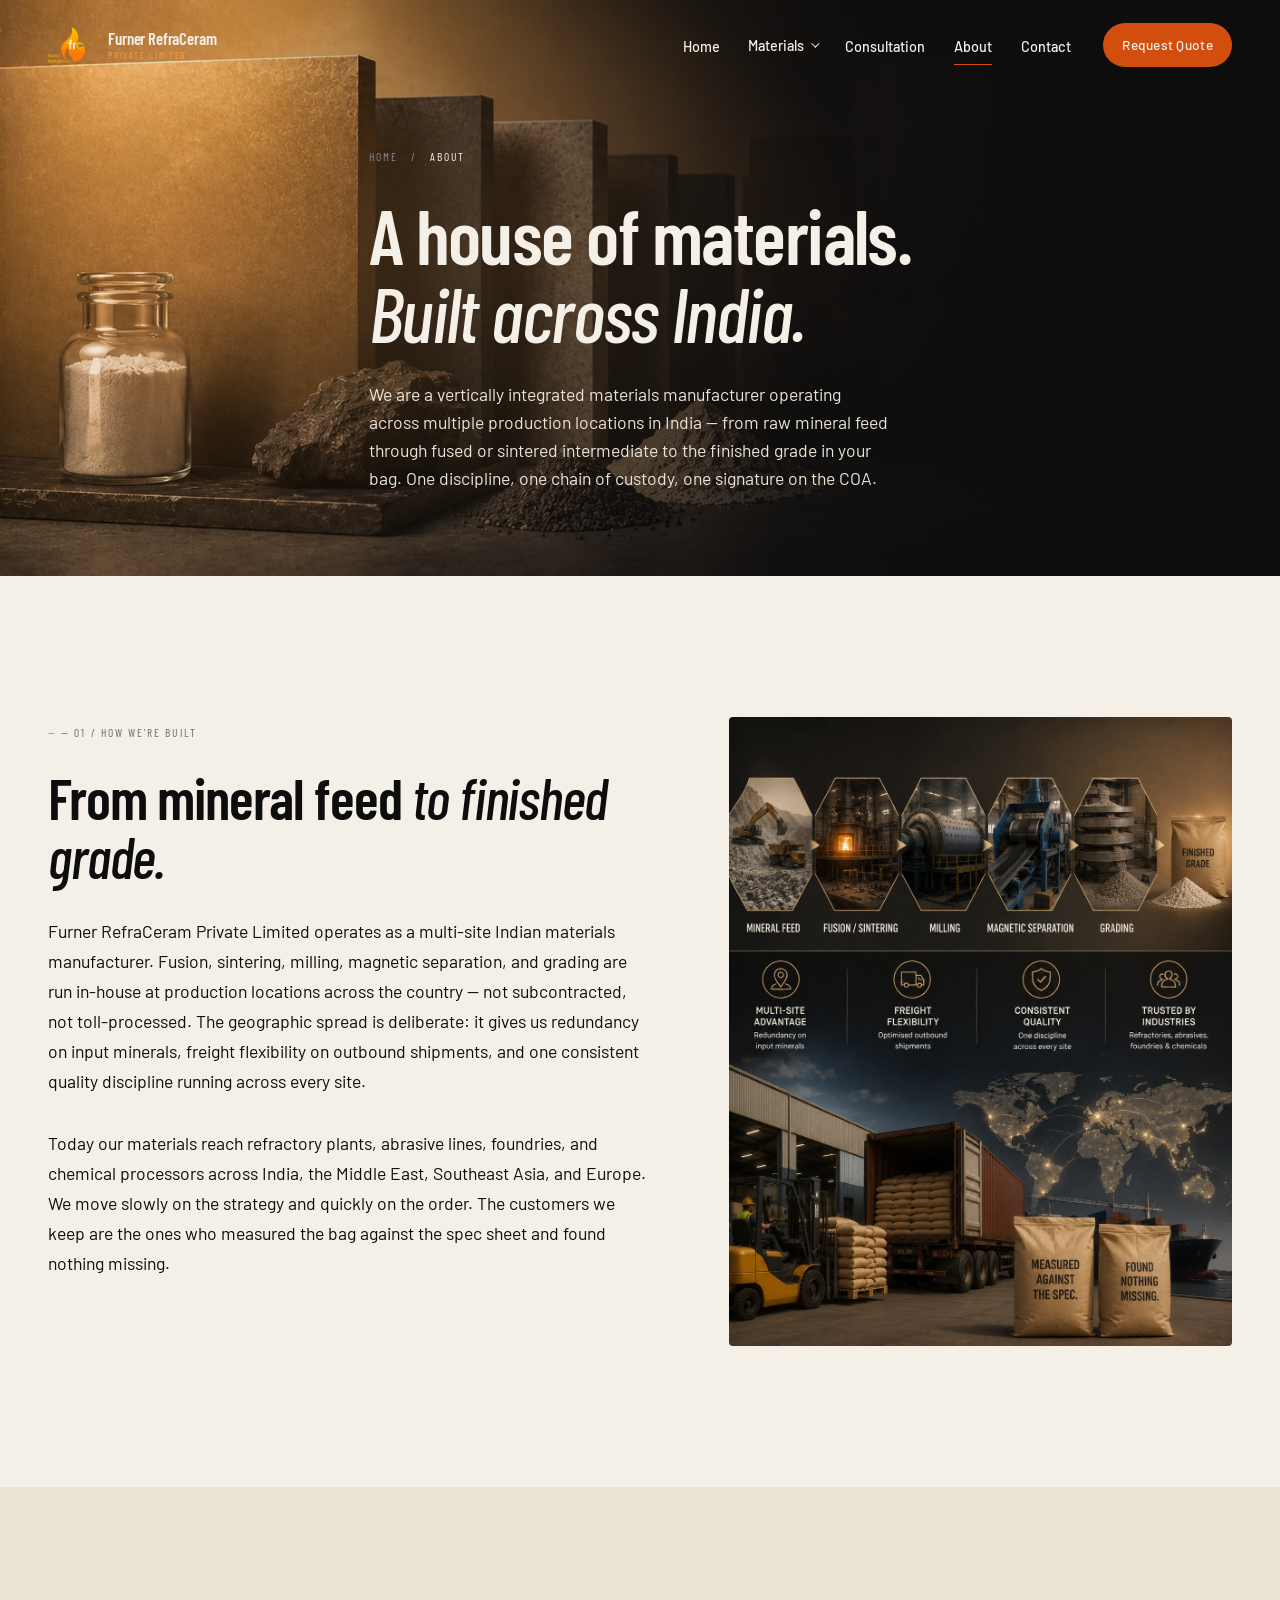
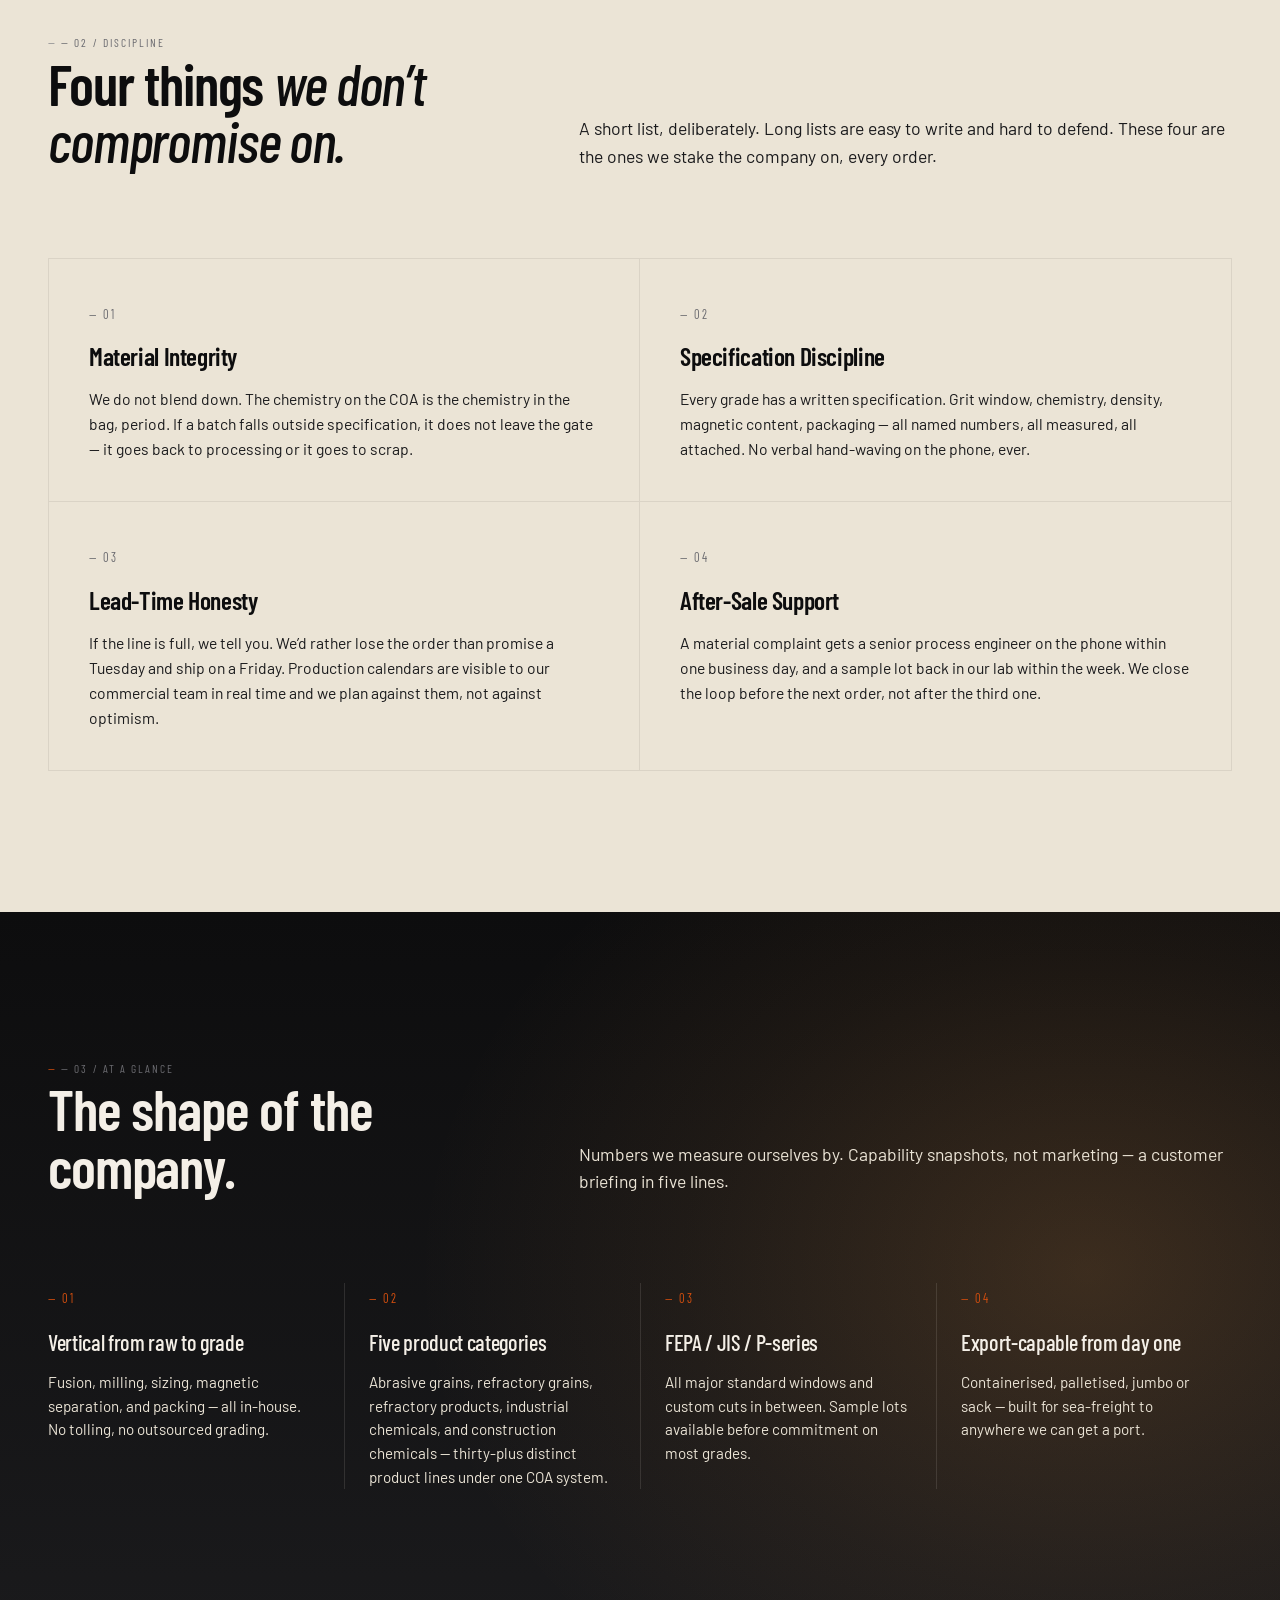
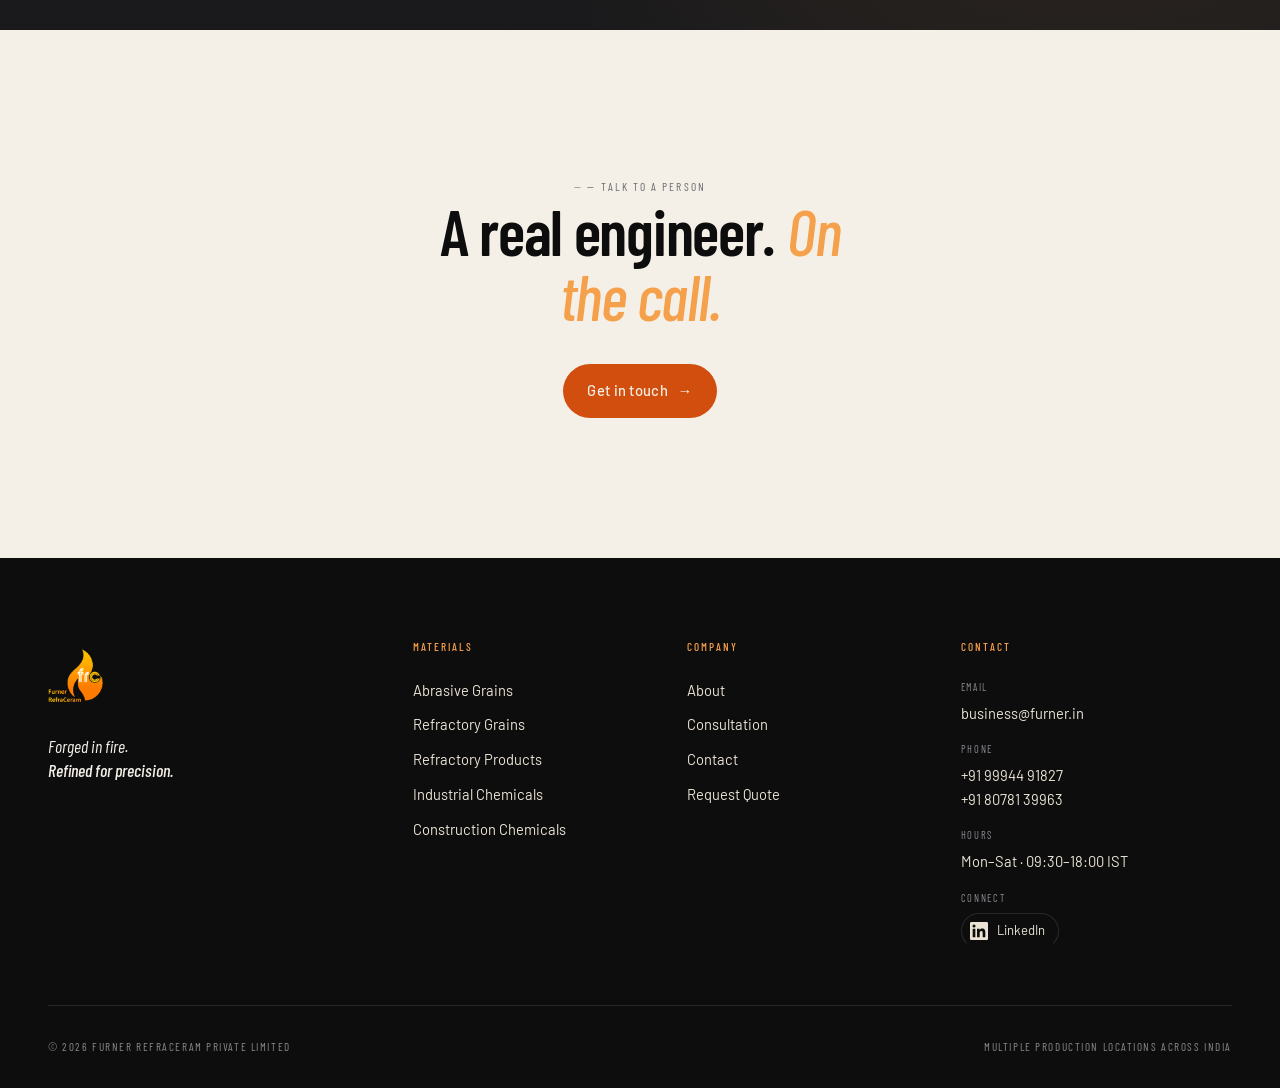
==== commit 6bca9a26: "Audit corrections: nav badge, home label, stats, copy fixes Apply 9 surgical content fixes from live" ====
--- a/about.html
+++ b/about.html
@@ -36,19 +36,13 @@
     </a>
     <nav class="nav__menu" aria-label="Primary">
       <ul class="nav__links">
-        <li><a class="nav__link nav__link--home" href="index.html" data-nav-link aria-label="Home" title="Home">
-          <svg viewBox="0 0 24 24" fill="none" stroke="currentColor" stroke-width="1.8" stroke-linecap="round" stroke-linejoin="round" aria-hidden="true">
-            <path d="M3 11.5L12 4l9 7.5"/>
-            <path d="M5 10v10h14V10"/>
-            <path d="M10 20v-6h4v6"/>
-          </svg>
-        </a></li>
+        <li><a class="nav__link" href="index.html" data-nav-link title="Home">Home</a></li>
         <li class="nav__dropdown" data-dropdown>
           <button class="nav__dropdown-toggle" data-dropdown-toggle aria-haspopup="true" aria-expanded="false" data-nav-link>Materials</button>
           <div class="nav__dropdown-panel" role="menu">
             <a class="nav__dropdown-link" href="abrasives.html" role="menuitem"><span>Abrasive Grains</span><span>09</span></a>
             <a class="nav__dropdown-link" href="refractory.html" role="menuitem"><span>Refractory Grains</span><span>04</span></a>
-            <a class="nav__dropdown-link" href="refractory-products.html" role="menuitem"><span>Refractory Products</span><span>03</span></a>
+            <a class="nav__dropdown-link" href="refractory-products.html" role="menuitem"><span>Refractory Products</span><span>08</span></a>
             <a class="nav__dropdown-link" href="chemicals.html" role="menuitem"><span>Industrial Chemicals</span><span>03</span></a>
             <a class="nav__dropdown-link" href="paver-chemco.html" role="menuitem"><span>Construction Chemicals</span><span>06</span></a>
           </div>
@@ -96,6 +90,7 @@
       <a href="index.html">Home</a><span>/</span><span style="color: var(--paper);">About</span>
     </div>
     <h1 class="page-hero__title">A house of materials.<br/><em>Built across India.</em></h1>
+    <!-- TODO: Verify whether to add specific production-facility addresses, or soften to "registered office + multiple sites" -->
     <p class="page-hero__lede">We are a vertically integrated materials manufacturer operating across multiple production locations in India — from raw mineral feed through fused or sintered intermediate to the finished grade in your bag. One discipline, one chain of custody, one signature on the COA.</p>
   </div>
 </section>
@@ -172,7 +167,7 @@
       <div class="capability" data-reveal data-reveal-delay="1">
         <span class="capability__num">— 02</span>
         <h3 class="capability__title">Five product categories</h3>
-        <p class="capability__desc">Abrasive grains, refractory grains, refractory products, industrial chemicals, and construction chemicals — twelve-plus distinct product lines under one COA system.</p>
+        <p class="capability__desc">Abrasive grains, refractory grains, refractory products, industrial chemicals, and construction chemicals — thirty-plus distinct product lines under one COA system.</p>
       </div>
       <div class="capability" data-reveal data-reveal-delay="2">
         <span class="capability__num">— 03</span>
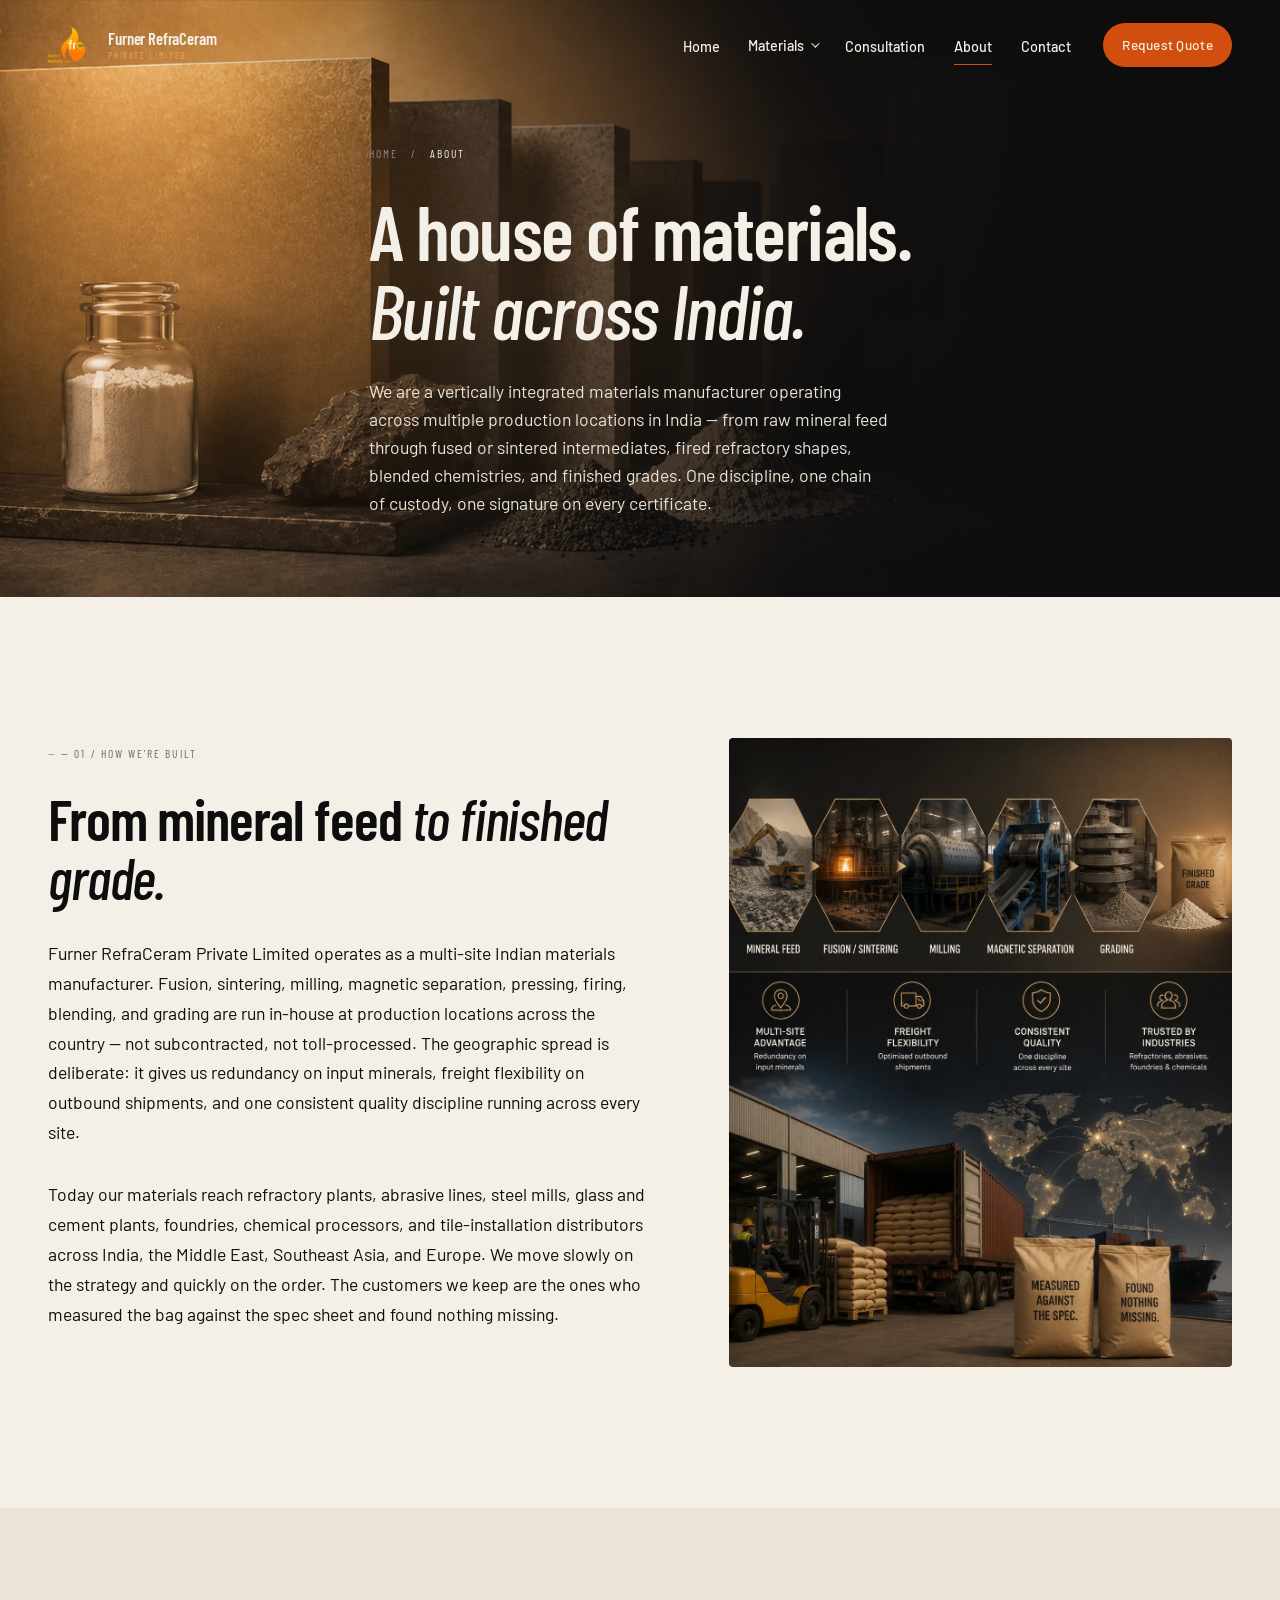
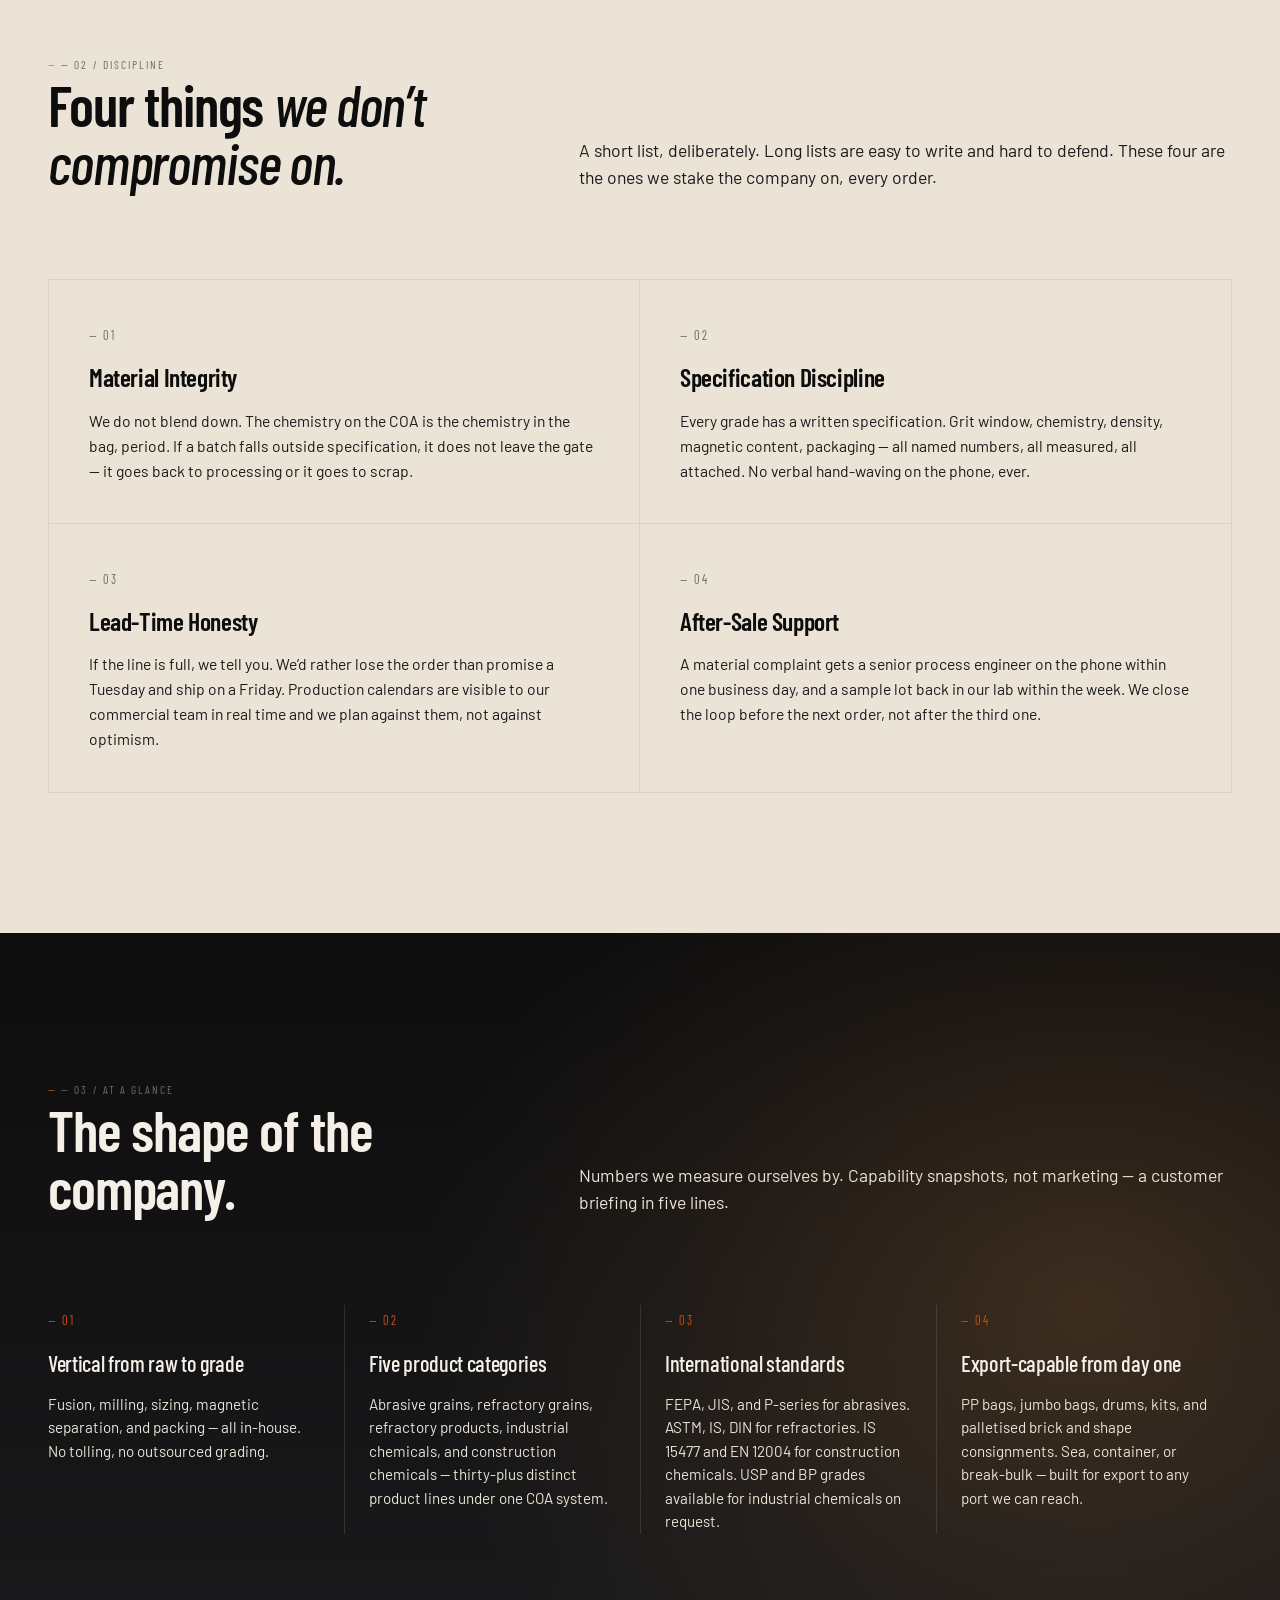
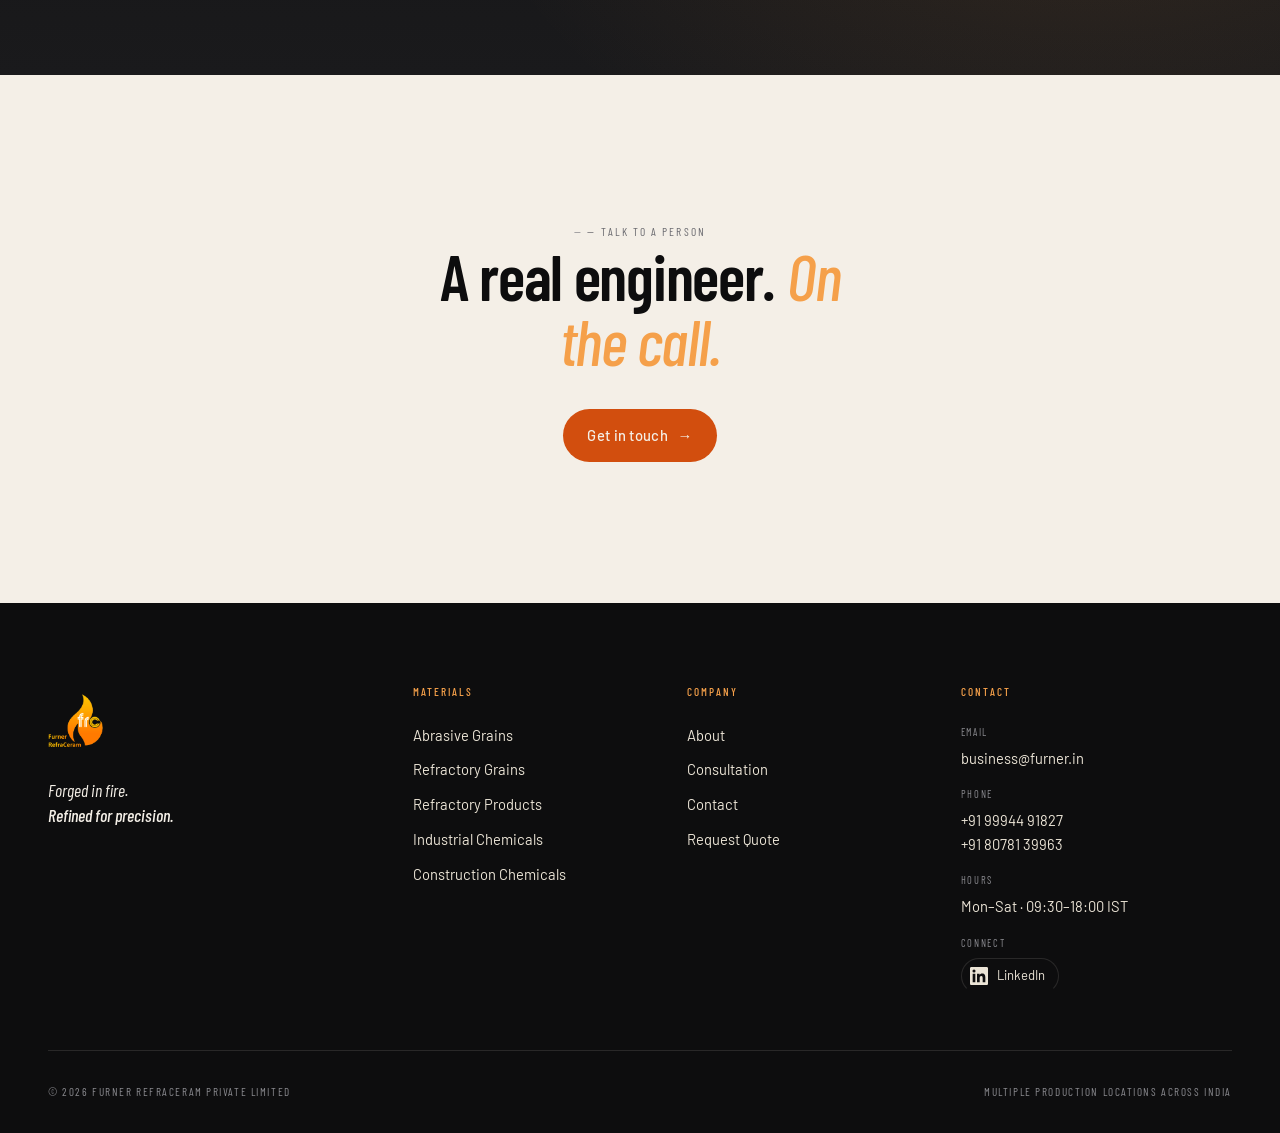
==== commit 1636a3e3: "Content rebalancing across 5-category scope Rewrite umbrella-page copy that was written for the orig" ====
--- a/about.html
+++ b/about.html
@@ -91,7 +91,7 @@
     </div>
     <h1 class="page-hero__title">A house of materials.<br/><em>Built across India.</em></h1>
     <!-- TODO: Verify whether to add specific production-facility addresses, or soften to "registered office + multiple sites" -->
-    <p class="page-hero__lede">We are a vertically integrated materials manufacturer operating across multiple production locations in India — from raw mineral feed through fused or sintered intermediate to the finished grade in your bag. One discipline, one chain of custody, one signature on the COA.</p>
+    <p class="page-hero__lede">We are a vertically integrated materials manufacturer operating across multiple production locations in India — from raw mineral feed through fused or sintered intermediates, fired refractory shapes, blended chemistries, and finished grades. One discipline, one chain of custody, one signature on every certificate.</p>
   </div>
 </section>
 
@@ -101,8 +101,8 @@
     <div class="intro__copy" data-reveal>
       <span class="eyebrow">— 01 / How we&rsquo;re built</span>
       <h2>From mineral feed <em>to finished grade.</em></h2>
-      <p>Furner RefraCeram Private Limited operates as a multi-site Indian materials manufacturer. Fusion, sintering, milling, magnetic separation, and grading are run in-house at production locations across the country — not subcontracted, not toll-processed. The geographic spread is deliberate: it gives us redundancy on input minerals, freight flexibility on outbound shipments, and one consistent quality discipline running across every site.</p>
-      <p>Today our materials reach refractory plants, abrasive lines, foundries, and chemical processors across India, the Middle East, Southeast Asia, and Europe. We move slowly on the strategy and quickly on the order. The customers we keep are the ones who measured the bag against the spec sheet and found nothing missing.</p>
+      <p>Furner RefraCeram Private Limited operates as a multi-site Indian materials manufacturer. Fusion, sintering, milling, magnetic separation, pressing, firing, blending, and grading are run in-house at production locations across the country — not subcontracted, not toll-processed. The geographic spread is deliberate: it gives us redundancy on input minerals, freight flexibility on outbound shipments, and one consistent quality discipline running across every site.</p>
+      <p>Today our materials reach refractory plants, abrasive lines, steel mills, glass and cement plants, foundries, chemical processors, and tile-installation distributors across India, the Middle East, Southeast Asia, and Europe. We move slowly on the strategy and quickly on the order. The customers we keep are the ones who measured the bag against the spec sheet and found nothing missing.</p>
     </div>
     <div data-reveal data-reveal-delay="1">
       <div class="product-detail__img" style="margin: 0; aspect-ratio: 4/5;">
@@ -171,13 +171,13 @@
       </div>
       <div class="capability" data-reveal data-reveal-delay="2">
         <span class="capability__num">— 03</span>
-        <h3 class="capability__title">FEPA / JIS / P-series</h3>
-        <p class="capability__desc">All major standard windows and custom cuts in between. Sample lots available before commitment on most grades.</p>
+        <h3 class="capability__title">International standards</h3>
+        <p class="capability__desc">FEPA, JIS, and P-series for abrasives. ASTM, IS, DIN for refractories. IS 15477 and EN 12004 for construction chemicals. USP and BP grades available for industrial chemicals on request.</p>
       </div>
       <div class="capability" data-reveal data-reveal-delay="3">
         <span class="capability__num">— 04</span>
         <h3 class="capability__title">Export-capable from day one</h3>
-        <p class="capability__desc">Containerised, palletised, jumbo or sack — built for sea-freight to anywhere we can get a port.</p>
+        <p class="capability__desc">PP bags, jumbo bags, drums, kits, and palletised brick and shape consignments. Sea, container, or break-bulk — built for export to any port we can reach.</p>
       </div>
     </div>
   </div>
--- a/assets/styles.css
+++ b/assets/styles.css
@@ -762,6 +762,12 @@
   gap: 1px;
   background: var(--hairline);
   border: 1px solid var(--hairline);
+}
+/* 5-card variant for consultation audiences: 5 across desktop, 2+2+1 tablet (last full-width), 1 col mobile */
+.industries--five { grid-template-columns: repeat(5, 1fr); }
+@media (max-width: 980px) {
+  .industries--five { grid-template-columns: repeat(2, 1fr); }
+  .industries--five .industry:last-child { grid-column: span 2; }
 }
 .industry {
   background: var(--paper);
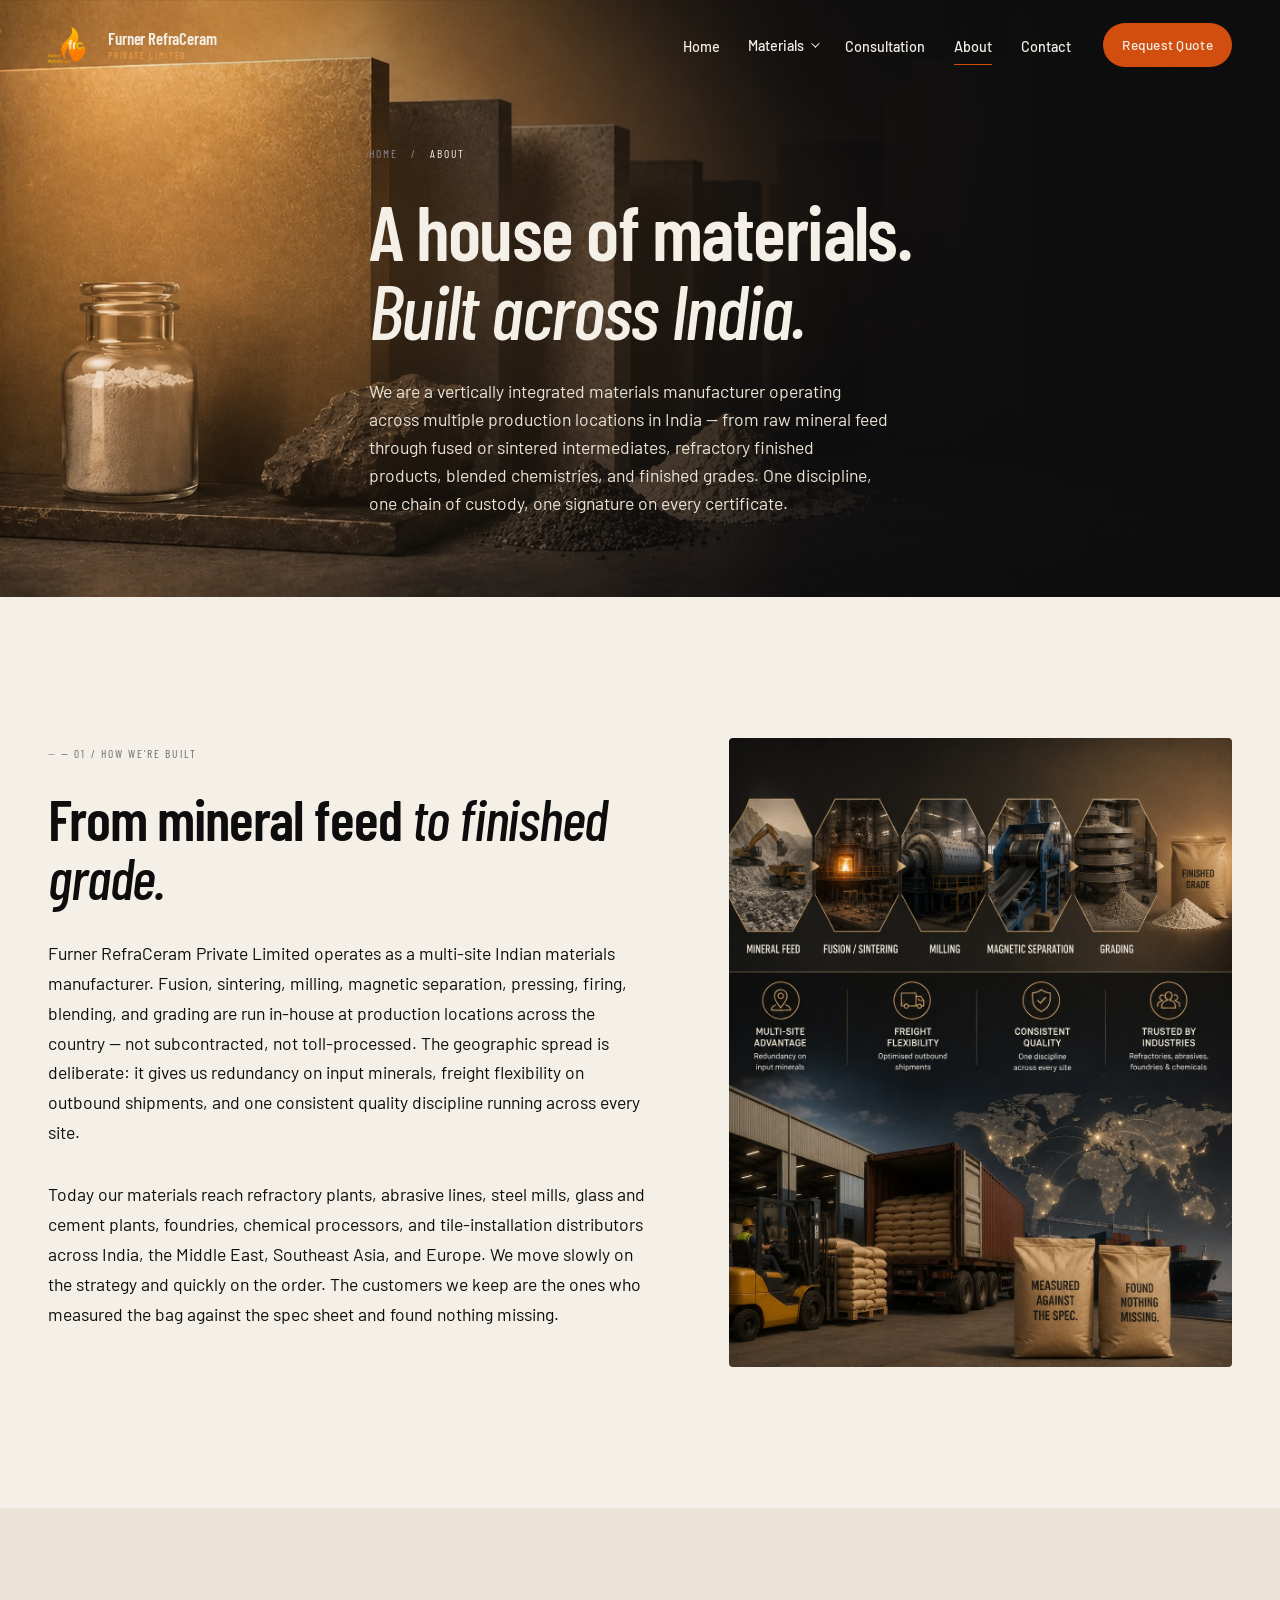
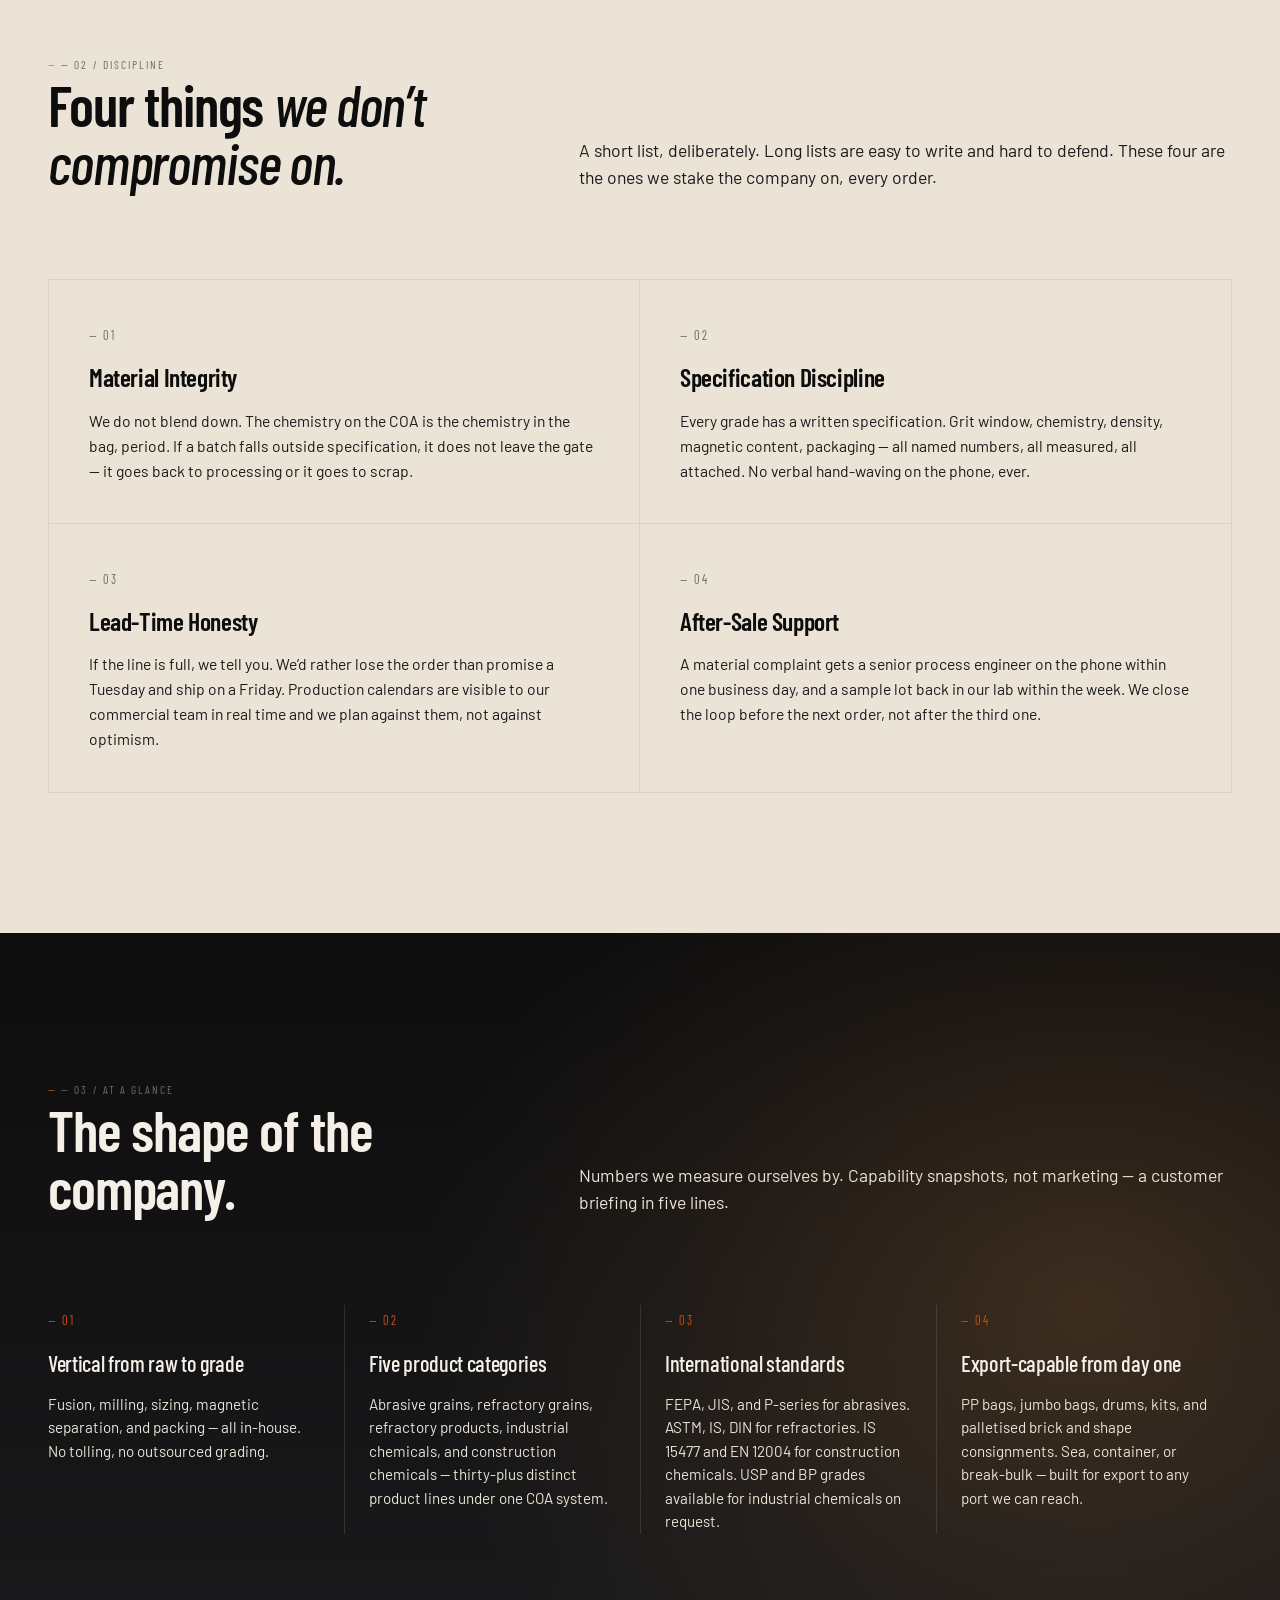
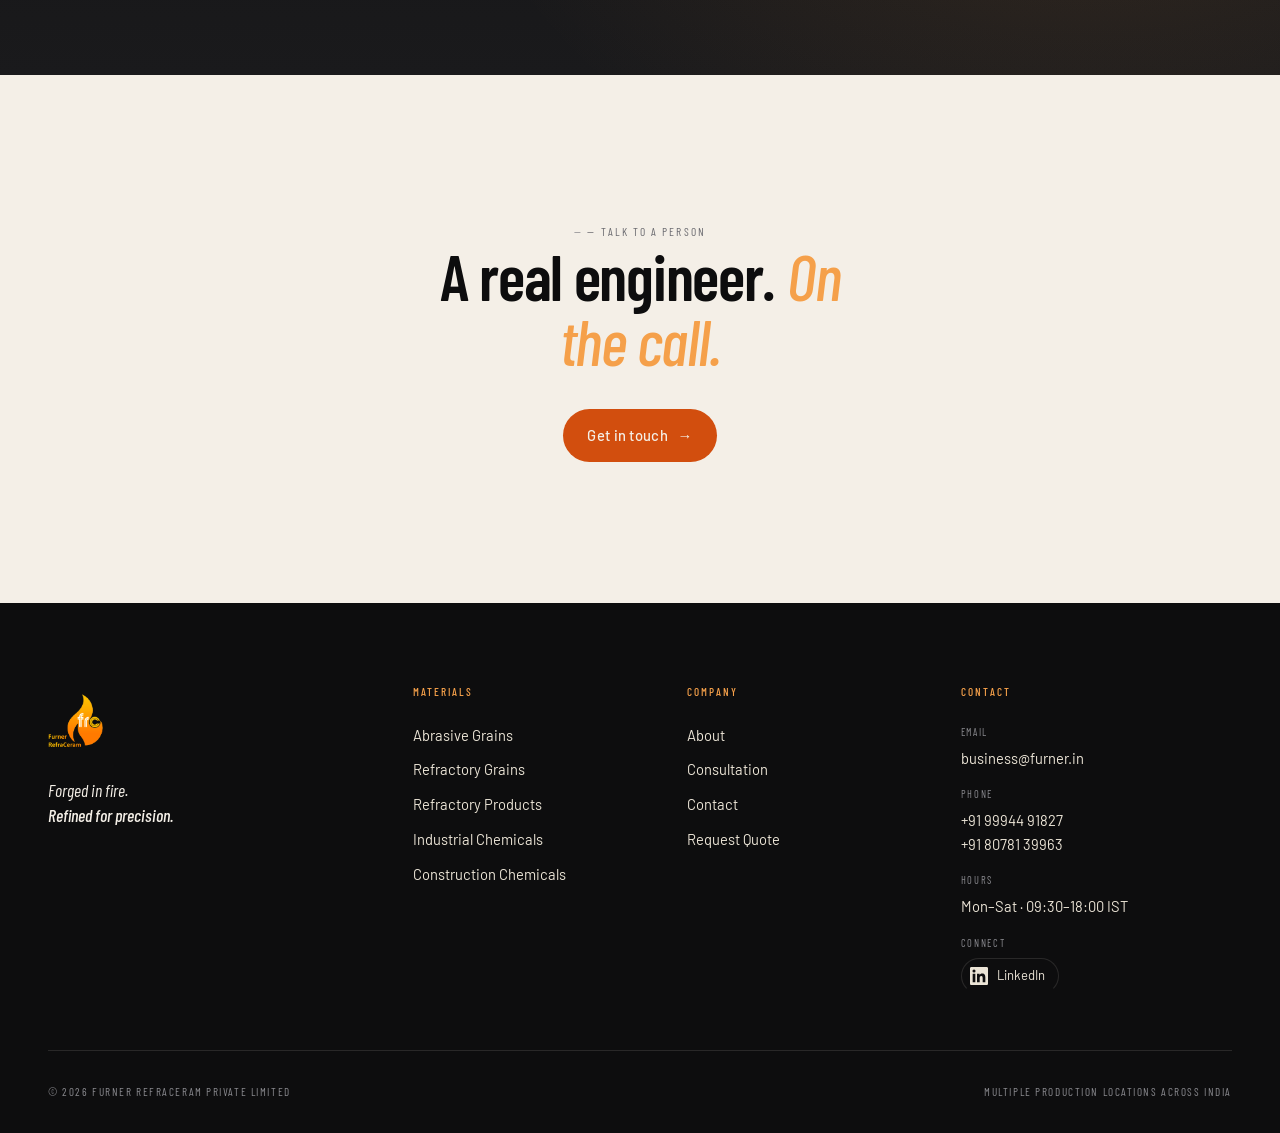
==== commit f1e9d173: "Rebalance umbrella label: 'fired refractory' -> 'refractory finished' Replace umbrella-context 'fire" ====
--- a/about.html
+++ b/about.html
@@ -91,7 +91,7 @@
     </div>
     <h1 class="page-hero__title">A house of materials.<br/><em>Built across India.</em></h1>
     <!-- TODO: Verify whether to add specific production-facility addresses, or soften to "registered office + multiple sites" -->
-    <p class="page-hero__lede">We are a vertically integrated materials manufacturer operating across multiple production locations in India — from raw mineral feed through fused or sintered intermediates, fired refractory shapes, blended chemistries, and finished grades. One discipline, one chain of custody, one signature on every certificate.</p>
+    <p class="page-hero__lede">We are a vertically integrated materials manufacturer operating across multiple production locations in India — from raw mineral feed through fused or sintered intermediates, refractory finished products, blended chemistries, and finished grades. One discipline, one chain of custody, one signature on every certificate.</p>
   </div>
 </section>
 
